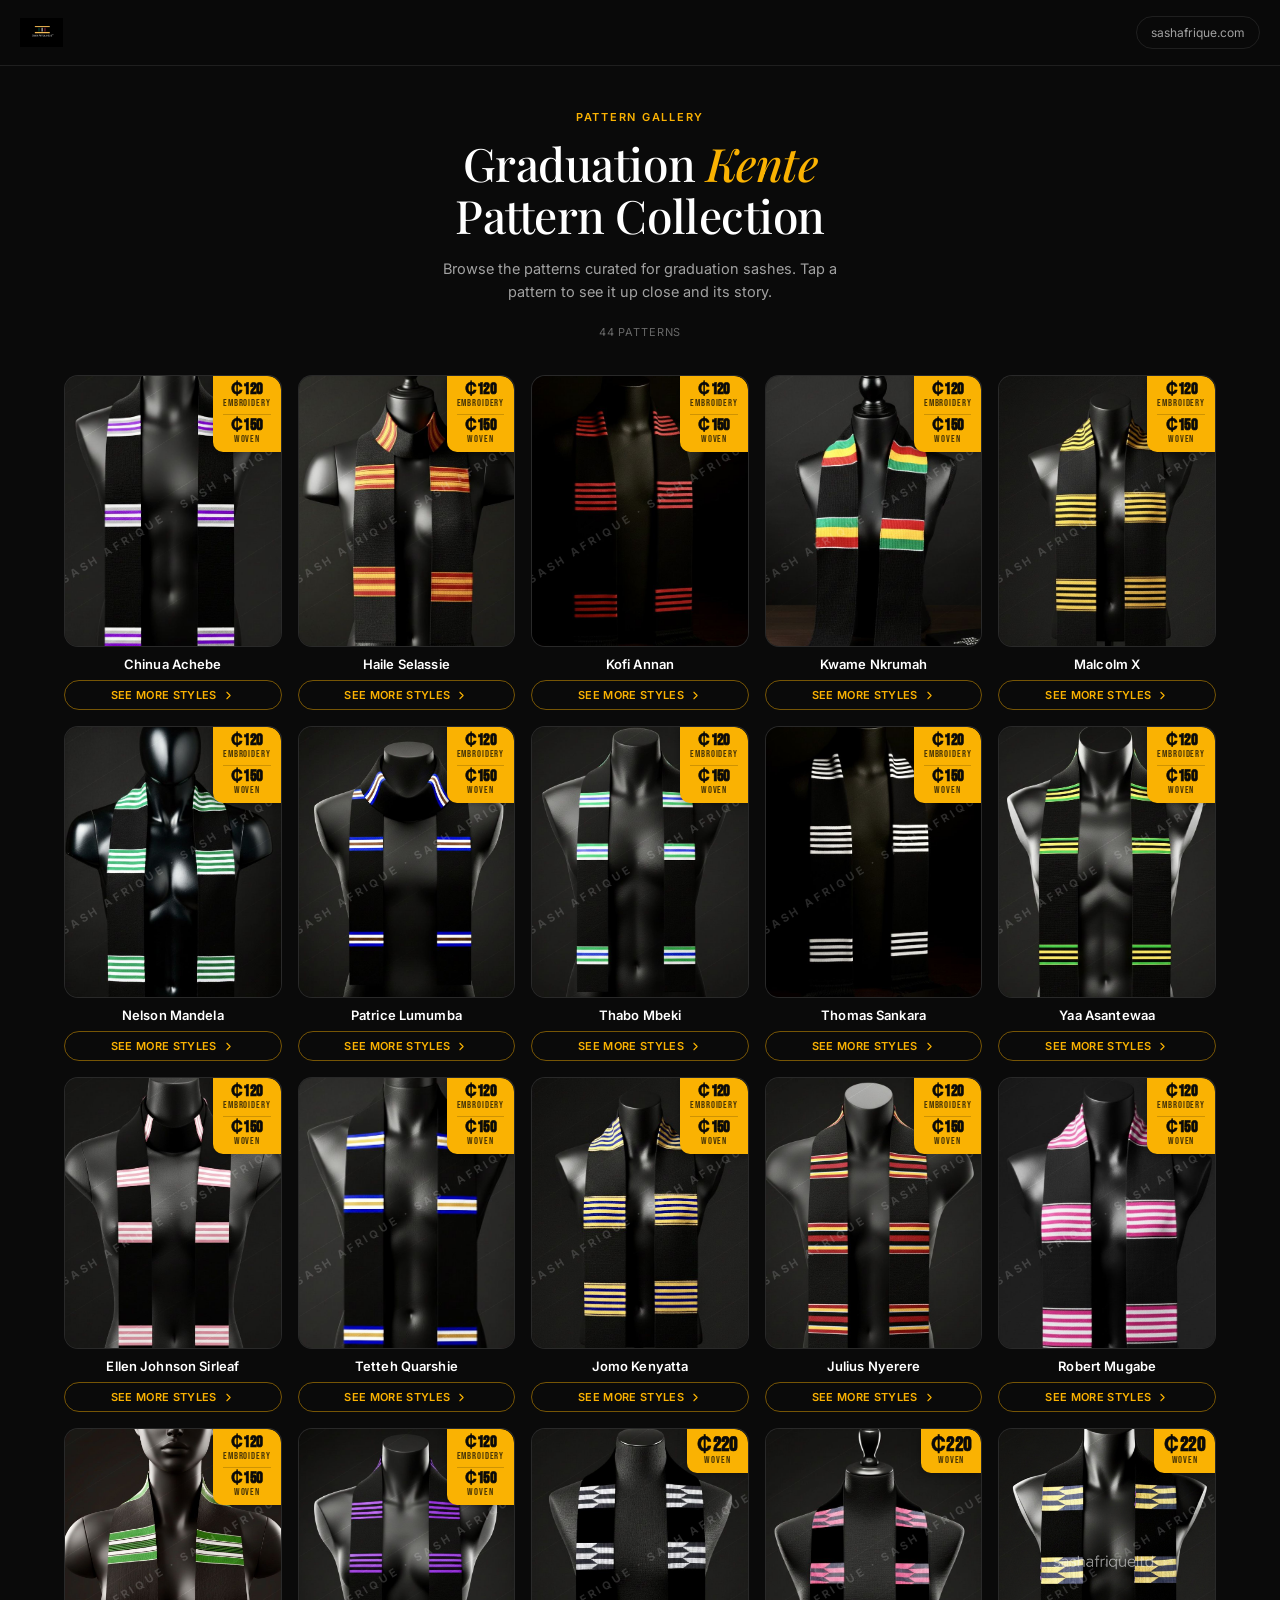
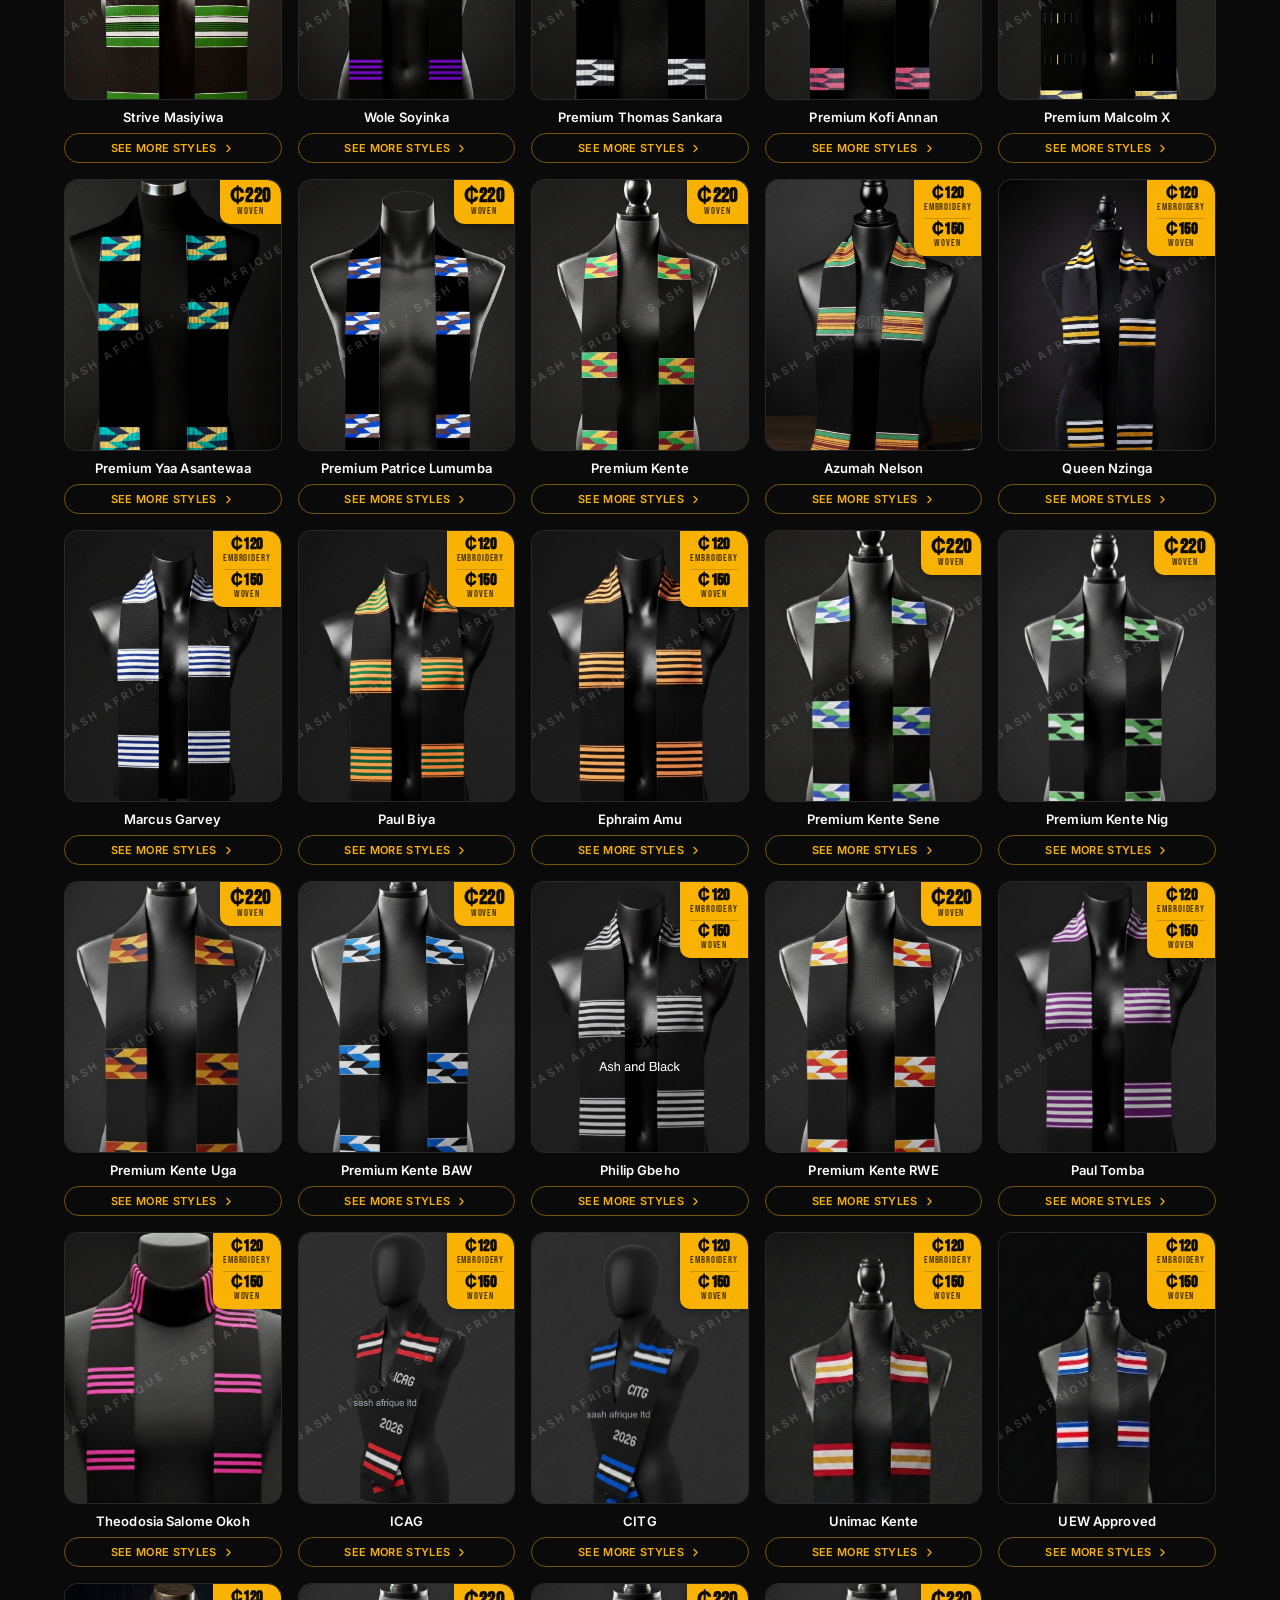
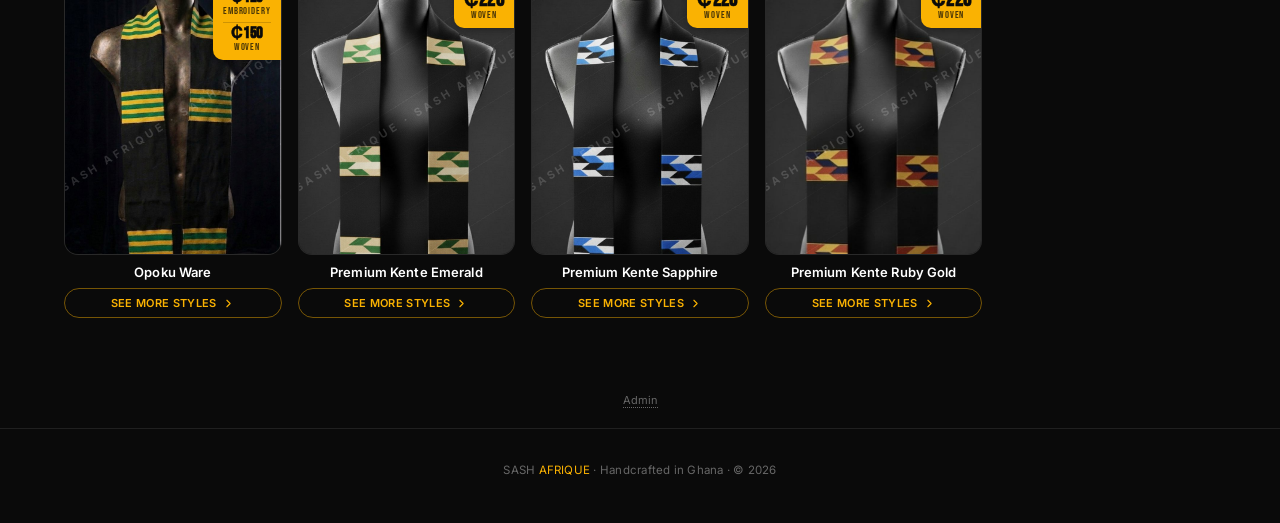
==== index.html @ cb471b88 "Add promo banner and group order functionality" ====
<!DOCTYPE html>
<html lang="en">
<head>
<meta charset="UTF-8">
<meta name="viewport" content="width=device-width, initial-scale=1.0, viewport-fit=cover">
<title>Graduation Kente Pattern Gallery — Sash Afrique</title>
<meta name="description" content="Browse the Sash Afrique graduation kente pattern collection.">
<link rel="preconnect" href="https://fonts.googleapis.com">
<link rel="preconnect" href="https://fonts.gstatic.com" crossorigin>
<link href="https://fonts.googleapis.com/css2?family=Playfair+Display:ital,wght@0,500;0,600;0,700;1,500&family=Inter:wght@400;500;600;700&family=IBM+Plex+Mono:wght@500;600;700&family=Bebas+Neue&display=swap" rel="stylesheet">
<link rel="stylesheet" href="style.css">

<style>
/* ===== Promo banner + group orders (brand: black, white, #FAB202) ===== */
.promo-banner{background:#FAB202;color:#000;font-family:'Inter',sans-serif;}
.promo-inner{max-width:1100px;margin:0 auto;padding:10px 18px;display:flex;flex-wrap:wrap;align-items:center;justify-content:center;gap:8px 14px;text-align:center;}
.promo-badge{background:#000;color:#FAB202;font-size:11px;font-weight:700;letter-spacing:.12em;text-transform:uppercase;padding:4px 10px;border-radius:999px;}
.promo-text{font-size:14px;font-weight:600;line-height:1.4;}
.promo-cta{color:#000;font-size:13px;font-weight:700;text-decoration:underline;white-space:nowrap;}
.promo-timer{background:#000;color:#FAB202;text-align:center;font-size:12px;font-weight:600;letter-spacing:.04em;padding:6px 12px;font-family:'Inter',sans-serif;}
.card-promo{margin:2px 0 0;font-size:12px;font-weight:600;color:#FAB202;font-family:'Inter',sans-serif;}

.group-section{max-width:1100px;margin:56px auto 0;padding:0 20px;font-family:'Inter',sans-serif;color:#fff;scroll-margin-top:16px;}
.group-eyebrow{color:#FAB202;font-size:12px;font-weight:700;letter-spacing:.16em;text-transform:uppercase;margin-bottom:10px;}
.group-title{font-family:'Playfair Display',serif;font-size:clamp(28px,5vw,40px);line-height:1.15;margin:0 0 14px;font-weight:600;}
.group-title em{color:#FAB202;font-style:italic;}
.group-intro{font-size:16px;line-height:1.65;color:#e8e8e8;max-width:720px;margin:0 0 28px;}
.group-grid{display:grid;grid-template-columns:1fr 1fr;gap:20px;}
.group-card{background:#111;border:1px solid #2a2a2a;border-radius:16px;padding:22px;}
.group-card h3{font-family:'Playfair Display',serif;font-size:20px;margin:0 0 14px;font-weight:600;}
.group-steps{list-style:none;margin:0;padding:0;counter-reset:gs;}
.group-steps li{counter-increment:gs;position:relative;padding:0 0 14px 40px;font-size:15px;line-height:1.55;color:#e8e8e8;}
.group-steps li:last-child{padding-bottom:0;}
.group-steps li::before{content:counter(gs);position:absolute;left:0;top:0;width:28px;height:28px;border-radius:50%;background:#FAB202;color:#000;font-weight:700;font-size:14px;display:flex;align-items:center;justify-content:center;}
.tier-row{display:flex;justify-content:space-between;align-items:center;padding:13px 0;border-bottom:1px solid #2a2a2a;font-size:15px;}
.tier-row:last-of-type{border-bottom:0;}
.tier-size{font-weight:600;}
.tier-pct{background:#FAB202;color:#000;font-weight:700;padding:4px 12px;border-radius:999px;font-size:14px;}
.group-extra{margin-top:14px;padding:14px;border:1px dashed #FAB202;border-radius:12px;font-size:14px;line-height:1.55;color:#e8e8e8;}
.group-extra strong{color:#FAB202;}
.calc{margin-top:18px;padding-top:18px;border-top:1px solid #2a2a2a;}
.calc label{display:block;font-size:13px;font-weight:600;margin-bottom:8px;color:#bbb;}
.calc input{width:100%;box-sizing:border-box;background:#000;color:#fff;border:1px solid #333;border-radius:10px;padding:12px 14px;font-size:16px;font-family:inherit;}
.calc input:focus{outline:none;border-color:#FAB202;}
.calc-result{margin-top:12px;font-size:14px;line-height:1.55;color:#e8e8e8;min-height:22px;}
.calc-result strong{color:#FAB202;}
.group-note{margin-top:14px;font-size:13px;color:#aaa;line-height:1.5;}
.group-cta-wrap{text-align:center;margin-top:26px;}
.group-cta{display:inline-block;background:#FAB202;color:#000;font-weight:700;font-size:16px;padding:14px 28px;border-radius:999px;text-decoration:none;}
@media(max-width:760px){.group-grid{grid-template-columns:1fr;}.promo-text{font-size:13px;}}
</style>
</head>
<body class="view-gallery">

<div class="topbar">
  <a class="brand" href="index.html">
    <img class="brand-mark" src="logo.png" alt="Sash Afrique Ltd">
  </a>
  <a class="topbar-link" href="https://www.sashafrique.com/" target="_blank" rel="noopener">sashafrique.com</a>
</div>

<section class="hero">
  <div class="hero-eyebrow">Pattern Gallery</div>
  <h1 class="hero-title">Graduation <em>Kente</em><br>Pattern Collection</h1>
  <p class="hero-sub">Browse the patterns curated for graduation sashes. Tap a pattern to see it up close and its story.</p>
  <div class="hero-count" id="patternCount">Loading patterns…</div>
</section>

<main class="gallery" id="gallery"></main>

<div class="admin-entry"><a href="admin.html">Admin</a></div>
<footer class="site-footer">
  <p>SASH <span class="gold">AFRIQUE</span> &middot; Handcrafted in Ghana &middot; © 2026</p>
</footer>


<script>
/* =====================================================================
   PROMO SETTINGS  —  edit this block any time. Nothing else needs touching.
   ===================================================================== */
window.PROMO = {
  enabled: true,                 // set to false to hide the banner + group section completely
  endsOn: "2026-11-30",          // last day of the offer (YYYY-MM-DD). Everything hides automatically after this day.
  orderUrl: "https://www.sashafrique.com/",   // <-- where the "Order online" / "Place a group order" buttons go
  onlineDiscountPercent: 5,      // discount for ordering online

  banner: {
    badge: "Limited offer",
    headline: "",                // leave empty to auto-write it from the numbers below, or type your own sentence
    cta: "See group discounts"
  },

  group: {
    title: "Order together, <em>save more</em>",
    intro: "A group order is when 10 or more people from the same school, class or organisation order their sashes together. The more people in your group, the bigger the discount for everyone.",
    steps: [
      "Gather your group: a class, a department or a whole school. You need at least 10 sashes in total.",
      "Everyone picks their pattern and inscription type (embroidery or woven).",
      "Each person, or one coordinator on behalf of everyone, orders online using the same school or group name.",
      "We add up the sashes in your group and apply the discount for your size.",
      "We make everything together and deliver it to your school in one go."
    ],
    tiers: [                      // min / max = number of sashes in the group. max: null means "and above"
      { min: 10, max: 24,   percent: 5  },
      { min: 25, max: 49,   percent: 10 },
      { min: 50, max: null, percent: 15 }
    ],
    deliveryTitle: "Group delivery to your school",
    deliveryNote: "Your whole group's sashes are delivered to your school together, in one trip. The delivery cost depends on your school's location and is confirmed when you order.",
    examplePrice: 120,           // price used in the "see your saving" example (embroidery price)
    cta: "Place a group order",
    footnote: "Individual orders placed online still get the online discount. Group discounts apply to groups of 10 or more."
  }
};
</script>
<script src="patterns.js"></script>
<script>
(async function(){
  const gallery = document.getElementById('gallery');
  let PATTERNS = [];
  try {
    const res = await fetch('patterns.json');
    const data = await res.json();
    PATTERNS = (data.patterns || []).filter(p => !p.hidden);
  } catch (e) {
    document.getElementById('patternCount').textContent = 'Could not load patterns.';
    return;
  }
  document.getElementById('patternCount').textContent = PATTERNS.length + ' patterns';

  /* First word of the method name — "Embroidery inscription" -> "Embroidery" */
  function shortMethod(method){ return (method || '').split(' ')[0]; }

  /* Builds the rows for the on-image price tag.
     - Distinct prices (e.g. standard: 120 embroidery / 150 woven) -> one row per price, each labelled.
     - One price shared across methods (e.g. premium: 220 either way) -> a single big row, no label split.
     - One price option only (e.g. specials: embroidery only) -> a single row, labelled. */
  function priceTagRows(p){
    const opts = p.priceOptions || [];
    if (!opts.length) return null;
    const distinct = [...new Set(opts.map(o => o.price))];
    if (distinct.length === 1){
      const label = opts.length === 1 ? shortMethod(opts[0].method) : '';
      return [{ price: distinct[0], label }];
    }
    return opts.map(o => ({ price: o.price, label: shortMethod(o.method) }));
  }

  PATTERNS.forEach((p, idx) => {
    const imgs = patternImages(p);
    const card = document.createElement('a');
    card.className = 'card';
    card.href = 'pattern.html?id=' + encodeURIComponent(p.id);
    card.style.animationDelay = (Math.min(idx,10) * 0.04) + 's';
    const rows = priceTagRows(p);
    card.innerHTML = `
      <div class="card-frame">
        <img src="${imgs[0]}" alt="${p.name} kente pattern" loading="lazy" draggable="false">
        <div class="watermark"></div>
        <div class="watermark-text">SASH AFRIQUE · SASH AFRIQUE</div>
        ${rows ? `
          <div class="price-tag">
            ${rows.map(r => `
              <div class="price-tag-row">
                <span class="amt">₵${r.price}</span>
                ${r.label ? `<span class="label">${r.label}</span>` : ''}
              </div>
            `).join('')}
          </div>` : ''}
      </div>
      <div class="card-name">${p.name}</div>
      <div class="card-cta">
        See More Styles
        <svg viewBox="0 0 24 24" fill="none" stroke="currentColor" stroke-width="2" stroke-linecap="round" stroke-linejoin="round"><path d="M9 6l6 6-6 6"></path></svg>
      </div>
    `;
    gallery.appendChild(card);
  });
})();

document.addEventListener('contextmenu', e => e.preventDefault());
document.addEventListener('dragstart', e => e.preventDefault());
document.addEventListener('selectstart', e => {
  if (e.target && e.target.closest('.gallery')) e.preventDefault();
});
</script>

<script>
/* ===== Promo rendering (reads window.PROMO above) ===== */
(function(){
  const P = window.PROMO;
  if (!P || !P.enabled) return;
  const end = new Date(P.endsOn + 'T23:59:59');
  const now = new Date();
  if (isNaN(end) || now > end) return;           // offer over -> show nothing

  const daysLeft = Math.max(1, Math.ceil((end - now) / 86400000));
  const endLabel = end.toLocaleDateString('en-GB', { day:'numeric', month:'long', year:'numeric' });
  const tiers = P.group.tiers;
  const maxPct = Math.max(...tiers.map(t => t.percent));
  const minGroup = Math.min(...tiers.map(t => t.min));
  const fmt = n => '₵' + (Math.round(n * 100) / 100).toLocaleString('en-GB');

  /* Banner */
  const headline = P.banner.headline ||
    `Order online and get ${P.onlineDiscountPercent}% off. Order as a group of ${minGroup}+ and save up to ${maxPct}%.`;
  const banner = document.createElement('div');
  banner.innerHTML = `
    <div class="promo-banner">
      <div class="promo-inner">
        <span class="promo-badge">${P.banner.badge}</span>
        <span class="promo-text">${headline}</span>
        <a class="promo-cta" href="#group-orders">${P.banner.cta} →</a>
      </div>
    </div>
    <div class="promo-timer">Offer ends ${endLabel} · ${daysLeft} ${daysLeft === 1 ? 'day' : 'days'} left</div>`;
  const topbar = document.querySelector('.topbar');
  topbar.parentNode.insertBefore(banner, topbar.nextSibling);

  /* Small tag on every pattern card (cards are built after load, so watch the gallery) */
  const gallery = document.getElementById('gallery');
  function tagCards(){
    gallery.querySelectorAll('.card-name').forEach(n => {
      if (n.nextElementSibling && n.nextElementSibling.classList.contains('card-promo')) return;
      const t = document.createElement('div');
      t.className = 'card-promo';
      t.textContent = P.onlineDiscountPercent + '% off when you order online';
      n.parentNode.insertBefore(t, n.nextSibling);
    });
  }
  new MutationObserver(tagCards).observe(gallery, { childList: true });
  tagCards();

  /* Group order section */
  const G = P.group;
  const range = t => t.max ? `${t.min} – ${t.max} sashes` : `${t.min}+ sashes`;
  const sec = document.createElement('section');
  sec.className = 'group-section';
  sec.id = 'group-orders';
  sec.innerHTML = `
    <div class="group-eyebrow">Group Orders</div>
    <h2 class="group-title">${G.title}</h2>
    <p class="group-intro">${G.intro}</p>
    <div class="group-grid">
      <div class="group-card">
        <h3>How a group order works</h3>
        <ol class="group-steps">${G.steps.map(s => `<li>${s}</li>`).join('')}</ol>
      </div>
      <div class="group-card">
        <h3>Your group discount</h3>
        ${tiers.map(t => `
          <div class="tier-row"><span class="tier-size">${range(t)}</span><span class="tier-pct">${t.percent}% off</span></div>`).join('')}
        <div class="group-extra"><strong>${G.deliveryTitle}.</strong> ${G.deliveryNote}</div>
        <div class="calc">
          <label for="groupQty">How many sashes are in your group?</label>
          <input id="groupQty" type="number" min="1" inputmode="numeric" placeholder="e.g. 30">
          <div class="calc-result" id="groupResult"></div>
        </div>
      </div>
    </div>
    <div class="group-cta-wrap">
      <a class="group-cta" href="${P.orderUrl}" target="_blank" rel="noopener">${G.cta}</a>
      <p class="group-note">${G.footnote}</p>
    </div>`;
  const anchor = document.querySelector('.admin-entry');
  anchor.parentNode.insertBefore(sec, anchor);

  const qty = document.getElementById('groupQty');
  const out = document.getElementById('groupResult');
  qty.addEventListener('input', () => {
    const n = parseInt(qty.value, 10);
    if (!n || n < 1){ out.innerHTML = ''; return; }
    const tier = tiers.filter(t => n >= t.min && (!t.max || n <= t.max))[0];
    if (!tier){
      out.innerHTML = `Add <strong>${minGroup - n} more</strong> to reach a group of ${minGroup} and unlock <strong>${tiers[0].percent}% off</strong>.`;
      return;
    }
    const each = G.examplePrice * (1 - tier.percent / 100);
    const saved = (G.examplePrice - each) * n;
    const next = tiers.filter(t => t.min > n).sort((a,b) => a.min - b.min)[0];
    out.innerHTML = `A group of <strong>${n}</strong> gets <strong>${tier.percent}% off</strong>. On a ${fmt(G.examplePrice)} sash that is ${fmt(each)} each, saving your group <strong>${fmt(saved)}</strong> in total.` +
      (next ? ` Add ${next.min - n} more to reach <strong>${next.percent}% off</strong>.` : '');
  });
})();
</script>
</body>
</html>
---- style.css ----
:root{
    --black:#0a0a0a; --panel:#141414; --panel2:#1b1b1b;
    --gold:#FAB202; --gold-deep:#c98a00; --white:#ffffff;
    --ink-muted:rgba(255,255,255,.62); --ink-faint:rgba(255,255,255,.38);
    --hairline:rgba(255,255,255,.09); --radius:14px;
    --serif:'Playfair Display', Georgia, serif; --sans:'Inter', -apple-system, BlinkMacSystemFont, sans-serif;
    --mono:'IBM Plex Mono', 'Courier New', monospace;
    --wa-green:#25D366; --danger:#e5484d;
  }
  *{box-sizing:border-box;}
  html,body{margin:0;padding:0;}
  body{
    background:var(--black); color:var(--white); font-family:var(--sans);
    -webkit-font-smoothing:antialiased;
  }
  a{ color:inherit; }
  input,textarea,button{ font-family:var(--sans); }

  /* -------- shared: public-facing views get selection/drag locked -------- */
  body.view-gallery, body.view-pattern{
    -webkit-user-select:none; user-select:none; -webkit-touch-callout:none;
  }
  img{ -webkit-user-drag:none; user-drag:none; }
  .view-gallery img, .view-pattern img{ pointer-events:none; }

  /* -------- topbar -------- */
  .topbar{
    position:sticky; top:0; z-index:40;
    display:flex; align-items:center; justify-content:space-between;
    padding:16px 20px; background:rgba(10,10,10,.86); backdrop-filter:blur(10px);
    border-bottom:1px solid var(--hairline);
  }
  .brand{ display:flex; align-items:center; gap:10px; text-decoration:none; }
  .brand-mark{
    height:30px; width:auto; flex-shrink:0; display:block; object-fit:contain;
  }
  .brand-name{ font-size:13px; font-weight:600; letter-spacing:.04em; }
  .brand-name span{ color:var(--gold); }
  .topbar-link{
    font-size:12px; color:var(--ink-muted); text-decoration:none;
    border:1px solid var(--hairline); padding:8px 14px; border-radius:999px; white-space:nowrap;
  }
  .back{ display:flex; align-items:center; gap:6px; text-decoration:none; font-size:13px; color:var(--ink-muted); }
  .back svg{ width:16px; height:16px; }

  /* ================= GALLERY VIEW ================= */
  .hero{ padding:44px 20px 28px; text-align:center; }
  .hero-eyebrow{ font-size:11px; letter-spacing:.16em; text-transform:uppercase; color:var(--gold); font-weight:600; margin-bottom:14px; }
  .hero-title{ font-family:var(--serif); font-weight:500; font-size:clamp(28px, 7vw, 46px); line-height:1.12; margin:0; letter-spacing:-.01em; }
  .hero-title em{ font-style:italic; color:var(--gold); font-weight:500; }
  .hero-sub{ max-width:420px; margin:16px auto 0; color:var(--ink-muted); font-size:14.5px; line-height:1.6; }
  .hero-count{ margin-top:22px; font-size:11px; color:var(--ink-faint); letter-spacing:.08em; text-transform:uppercase; }

  .gallery{
    padding:8px 14px 60px; display:grid; grid-template-columns:repeat(2, 1fr); gap:12px;
    max-width:1200px; margin:0 auto;
  }
  @media (min-width:640px){ .gallery{ grid-template-columns:repeat(3,1fr); gap:16px; padding:8px 24px 70px; } }
  @media (min-width:980px){ .gallery{ grid-template-columns:repeat(4,1fr); } }
  @media (min-width:1280px){ .gallery{ grid-template-columns:repeat(5,1fr); } }

  .card{ display:flex; flex-direction:column; align-items:stretch; text-decoration:none; color:inherit; cursor:pointer; opacity:0; transform:translateY(10px); animation:rise .5s ease forwards; }
  @keyframes rise{ to{ opacity:1; transform:translateY(0); } }
  .card-frame{
    position:relative; aspect-ratio:4/5; border-radius:var(--radius); overflow:hidden;
    background:var(--panel); border:1px solid var(--hairline);
    transition:transform .35s cubic-bezier(.22,.61,.36,1), border-color .35s ease;
  }
  .card:active .card-frame{ transform:scale(.97); }
  @media (hover:hover){
    .card:hover .card-frame{ transform:translateY(-4px); border-color:rgba(250,178,2,.4); }
    .card:hover .card-frame img{ transform:scale(1.05); }
  }
  .card-frame img{ width:100%; height:100%; object-fit:cover; display:block; transition:transform .6s cubic-bezier(.22,.61,.36,1); }
  .card-name{ margin-top:9px; font-size:13px; font-weight:600; letter-spacing:.01em; text-align:center; padding:0 4px; }

  .watermark{
    position:absolute; inset:0; pointer-events:none;
    background-image:repeating-linear-gradient(-32deg, rgba(255,255,255,0) 0px, rgba(255,255,255,0) 46px, rgba(255,255,255,.09) 46px, rgba(255,255,255,.09) 47px);
    mix-blend-mode:overlay;
  }
  .watermark-text{
    position:absolute; inset:0; pointer-events:none; display:flex; align-items:center; justify-content:center;
    font-weight:700; font-size:11px; letter-spacing:.3em; color:rgba(255,255,255,.16);
    transform:rotate(-32deg); text-transform:uppercase; white-space:nowrap;
  }

  .site-footer{ border-top:1px solid var(--hairline); padding:34px 20px 46px; text-align:center; }
  .site-footer p{ margin:0; font-size:11.5px; color:var(--ink-faint); letter-spacing:.02em; }
  .site-footer .gold{ color:var(--gold); }
  .admin-entry{ text-align:center; padding-bottom:20px; }
  .admin-entry a{ font-size:11px; color:var(--ink-faint); text-decoration:none; border-bottom:1px dotted var(--ink-faint); }

  /* ================= PATTERN DETAIL VIEW ================= */
  body.view-pattern{ padding-bottom:96px; }
  .hero-frame{ position:relative; width:100%; background:#0a0a0a; display:flex; align-items:center; justify-content:center; overflow:hidden; }
  .hero-frame img{ width:100%; height:auto; max-height:78vh; object-fit:contain; display:block; }
  @media (min-width:760px){ .hero-frame{ max-width:520px; margin:16px auto 0; border-radius:16px; } }
  .hero-frame .watermark-text{ font-size:15px; letter-spacing:.35em; }

  .content{ max-width:760px; margin:0 auto; padding:30px 22px 10px; }
  .eyebrow{ font-size:11px; letter-spacing:.16em; text-transform:uppercase; color:var(--gold); font-weight:600; margin-bottom:10px; }
  .pattern-name{ font-family:var(--serif); font-weight:600; font-size:clamp(28px, 6vw, 42px); line-height:1.1; margin:0 0 18px; }
  .story{ font-size:15.5px; line-height:1.75; color:var(--ink-muted); max-width:56ch; }

  .strip{ display:grid; grid-template-columns:1fr 1fr; gap:10px; margin:26px auto 6px; max-width:760px; padding:0 22px; }
  .strip-frame{ position:relative; aspect-ratio:1/1; border-radius:10px; overflow:hidden; background:var(--panel); border:1px solid var(--hairline); }
  .strip-frame img{ width:100%; height:100%; object-fit:cover; display:block; }

  .actions{
    position:fixed; left:0; right:0; bottom:0; z-index:50; display:flex; gap:10px;
    padding:14px 16px calc(14px + env(safe-area-inset-bottom));
    background:rgba(10,10,10,.92); backdrop-filter:blur(10px); border-top:1px solid var(--hairline);
  }
  .btn-cta{
    flex:1; text-align:center; padding:13px 10px; border-radius:999px; font-size:13px; font-weight:600;
    text-decoration:none; display:flex; align-items:center; justify-content:center; gap:6px;
    transition:transform .15s ease; line-height:1.25;
  }
  .btn-cta:active{ transform:scale(.97); }
  .btn-cta.gold{ background:var(--gold); color:#0a0a0a; }
  .btn-cta.whatsapp{ background:var(--wa-green); color:#04210f; }
  .btn-cta svg{ width:16px; height:16px; }
  .not-found{ padding:80px 24px; text-align:center; }
  .not-found a{ color:var(--gold); text-decoration:underline; }

  /* ================= ADMIN VIEW ================= */
  .admin-wrap{ max-width:920px; margin:0 auto; padding:24px 18px 80px; }
  .panel-title{ font-family:var(--serif); font-size:24px; margin:6px 0 4px; }
  .panel-sub{ font-size:13px; color:var(--ink-muted); margin:0 0 22px; }
  .topbar-tag{ font-size:11px; color:var(--ink-faint); border:1px solid var(--hairline); padding:6px 12px; border-radius:999px; white-space:nowrap; }

  .toolbar{ display:flex; gap:10px; flex-wrap:wrap; margin-bottom:22px; }
  .btn{ border:none; border-radius:999px; padding:11px 18px; font-size:13px; font-weight:600; cursor:pointer; display:inline-flex; align-items:center; gap:6px; transition:opacity .15s ease; }
  .btn:hover{ opacity:.88; }
  .btn-gold{ background:var(--gold); color:#0a0a0a; }
  .btn-ghost{ background:transparent; color:var(--white); border:1px solid var(--hairline); }
  input[type=file]{ display:none; }

  .list{ display:flex; flex-direction:column; gap:10px; margin-bottom:34px; }
  .row{ display:flex; align-items:center; gap:14px; background:var(--panel); border:1px solid var(--hairline); border-radius:var(--radius); padding:10px 14px; }
  .row-thumb{ width:52px; height:52px; border-radius:8px; object-fit:cover; background:#000; flex-shrink:0; }
  .row-body{ flex:1; min-width:0; }
  .row-name{ font-size:14px; font-weight:600; margin:0 0 2px; }
  .row-story{ font-size:12px; color:var(--ink-faint); margin:0; white-space:nowrap; overflow:hidden; text-overflow:ellipsis; }
  .row-actions{ display:flex; gap:8px; flex-shrink:0; }
  .icon-btn{ width:32px; height:32px; border-radius:8px; border:1px solid var(--hairline); background:transparent; color:var(--ink-muted); cursor:pointer; display:flex; align-items:center; justify-content:center; }
  .icon-btn:hover{ color:var(--gold); border-color:var(--gold); }
  .icon-btn.danger:hover{ color:var(--danger); border-color:var(--danger); }
  .icon-btn svg{ width:15px; height:15px; }
  .empty{ text-align:center; padding:40px 20px; color:var(--ink-faint); font-size:13px; border:1px dashed var(--hairline); border-radius:var(--radius); }

  .form-card{ background:var(--panel); border:1px solid var(--hairline); border-radius:var(--radius); padding:20px; display:none; }
  .form-card.open{ display:block; }
  .form-title{ font-size:15px; font-weight:600; margin:0 0 16px; }
  .field{ margin-bottom:14px; }
  .field label{ display:block; font-size:11.5px; color:var(--ink-muted); margin-bottom:6px; letter-spacing:.02em; }
  .field input[type=text], .field textarea{
    width:100%; background:var(--panel2); border:1px solid var(--hairline); border-radius:8px;
    padding:11px 12px; color:var(--white); font-size:14px; resize:vertical;
  }
  .field input:focus, .field textarea:focus{ outline:none; border-color:var(--gold); }
  .img-uploads{ display:grid; grid-template-columns:repeat(3,1fr); gap:10px; }
  .img-slot{
    aspect-ratio:1/1; border-radius:8px; border:1px dashed var(--hairline); display:flex; align-items:center; justify-content:center;
    position:relative; cursor:pointer; overflow:hidden; background:var(--panel2); font-size:11px; color:var(--ink-faint); text-align:center; padding:6px;
  }
  .img-slot img{ position:absolute; inset:0; width:100%; height:100%; object-fit:cover; }
  .img-slot .remove{ position:absolute; top:4px; right:4px; width:20px; height:20px; border-radius:50%; background:rgba(0,0,0,.7); color:#fff; border:none; font-size:12px; cursor:pointer; display:flex; align-items:center; justify-content:center; }
  .form-actions{ display:flex; gap:10px; margin-top:18px; }
  .note{ font-size:11.5px; color:var(--ink-faint); margin-top:8px; line-height:1.6; }

  .toast{
    position:fixed; bottom:20px; left:50%; transform:translateX(-50%) translateY(20px);
    background:var(--white); color:#0a0a0a; padding:11px 18px; border-radius:999px; font-size:13px; font-weight:600;
    opacity:0; pointer-events:none; transition:opacity .25s ease, transform .25s ease; z-index:100;
  }
  .toast.show{ opacity:1; transform:translateX(-50%) translateY(0); }

/* ================= ACHIEVERS GALLERY ("styled by our achievers") ================= */
.achievers-section{ max-width:760px; margin:8px auto 0; padding:20px 22px 4px; }
.achievers-title{
  font-size:12px; font-weight:600; letter-spacing:.1em; text-transform:uppercase;
  color:var(--gold); margin:0 0 14px;
}
.achievers-grid{
  display:grid; grid-template-columns:repeat(3, 1fr); gap:8px;
}
@media (min-width:640px){ .achievers-grid{ grid-template-columns:repeat(4, 1fr); gap:10px; } }
.achiever-thumb{
  position:relative; aspect-ratio:1/1; border-radius:10px; overflow:hidden;
  background:var(--panel); border:1px solid var(--hairline); padding:0; cursor:pointer;
  -webkit-tap-highlight-color:transparent;
}
.achiever-thumb img{ width:100%; height:100%; object-fit:cover; display:block; }
.achiever-thumb:active{ transform:scale(.96); }
.achievers-empty{
  border:1px dashed var(--hairline); border-radius:12px; padding:26px 18px;
  text-align:center; color:var(--ink-faint); font-size:13px; line-height:1.6;
}

/* Lightbox — full-screen tap-to-view for achiever photos, mobile-first */
.lightbox{
  position:fixed; inset:0; z-index:300; background:rgba(0,0,0,.94);
  display:none; align-items:center; justify-content:center; padding:24px;
  -webkit-user-select:none; user-select:none;
}
.lightbox.open{ display:flex; }
.lightbox img{
  max-width:100%; max-height:100%; object-fit:contain; border-radius:8px;
  -webkit-user-drag:none; pointer-events:none;
}
.lightbox-close{
  position:absolute; top:calc(16px + env(safe-area-inset-top)); right:16px;
  width:40px; height:40px; border-radius:50%; border:none;
  background:rgba(255,255,255,.12); color:#fff; display:flex; align-items:center; justify-content:center;
  cursor:pointer;
}
.lightbox-close svg{ width:18px; height:18px; }

/* ================= PRICE BADGE + MODAL ================= */
.price-badge{
  position:absolute; top:8px; right:8px; z-index:5;
  background:rgba(10,10,10,.78); backdrop-filter:blur(6px);
  border:1px solid rgba(250,178,2,.5); border-radius:999px;
  padding:5px 10px; font-family:var(--mono); font-size:12px; font-weight:700; color:var(--gold);
  -webkit-tap-highlight-color:transparent;
}
.price-badge.detail{
  position:static; display:inline-flex; margin-top:14px; padding:6px 13px; font-size:13px;
}
/* On-image yellow price tag — always visible, no click needed to see cost. */
.price-tag{
  position:absolute; top:0; right:0; z-index:5;
  background:var(--gold); color:#0a0a0a;
  border-radius:0 var(--radius) 0 10px;
  padding:6px 10px 7px; display:flex; flex-direction:column; gap:2px;
  min-width:56px; text-align:center;
  box-shadow:0 2px 8px rgba(0,0,0,.35);
}
.price-tag-row .amt{
  display:block; font-family:'Bebas Neue', var(--sans); font-size:20px; line-height:1;
  letter-spacing:.02em; font-weight:700; -webkit-text-stroke:.5px currentColor;
}
.price-tag:has(.price-tag-row + .price-tag-row) .price-tag-row .amt{ font-size:16px; }
.price-tag-row .label{
  display:block; font-family:'Bebas Neue', var(--sans); font-size:9.5px; letter-spacing:.09em;
  text-transform:uppercase; opacity:.72; margin-top:-1px;
}
.price-tag-row + .price-tag-row{ margin-top:3px; padding-top:3px; border-top:1px solid rgba(10,10,10,.18); }

/* "See More Styles" — makes the existing tap-to-open-pattern.html action visible as a button. */
.card-cta{
  display:flex; align-items:center; justify-content:center; gap:5px; margin-top:8px;
  border:1px solid rgba(250,178,2,.45); border-radius:999px; padding:7px 10px;
  font-size:11px; font-weight:600; letter-spacing:.03em; text-transform:uppercase; color:var(--gold);
  transition:background .25s ease, border-color .25s ease;
}
.card-cta svg{ width:13px; height:13px; flex-shrink:0; }
@media (hover:hover){
  .card:hover .card-cta{ background:rgba(250,178,2,.12); border-color:var(--gold); }
}

/* ================= OPTION SELECTOR (pattern detail page) ================= */
.option-section{ max-width:760px; margin:22px auto 0; padding:0 22px; }
.option-title{ font-size:12px; font-weight:600; letter-spacing:.1em; text-transform:uppercase; color:var(--gold); margin:0 0 12px; }
.option-pills{ display:flex; flex-direction:column; gap:8px; }
.option-pill{
  display:flex; align-items:center; justify-content:space-between; gap:10px; width:100%;
  background:var(--panel); border:1px solid var(--hairline); border-radius:12px; padding:13px 14px;
  cursor:pointer; text-align:left; color:var(--white); font-family:var(--sans);
  -webkit-tap-highlight-color:transparent; transition:border-color .15s ease, background .15s ease;
}
.option-pill.selected{ border-color:var(--gold); background:rgba(250,178,2,.08); }
.option-pill .method{ font-size:14px; font-weight:600; }
.option-pill .package{ font-size:11.5px; color:var(--ink-faint); margin-top:2px; }
.option-pill .amount{ font-family:var(--mono); font-size:15px; color:var(--gold); font-weight:700; white-space:nowrap; }
.option-pill .dot{
  width:16px; height:16px; border-radius:50%; border:1.5px solid var(--ink-faint); flex-shrink:0;
  display:flex; align-items:center; justify-content:center;
}
.option-pill.selected .dot{ border-color:var(--gold); }
.option-pill.selected .dot::after{ content:''; width:8px; height:8px; border-radius:50%; background:var(--gold); }

/* ================= ADMIN: tier + price option builder ================= */
.tier-select{ display:flex; gap:8px; flex-wrap:wrap; }
.tier-btn{
  flex:1; min-width:90px; padding:10px 12px; border-radius:10px; border:1px solid var(--hairline);
  background:var(--panel2); color:var(--ink-muted); font-size:12.5px; font-weight:600; cursor:pointer; text-align:center;
}
.tier-btn.active{ border-color:var(--gold); color:var(--gold); background:rgba(250,178,2,.08); }
.price-row-admin{
  display:grid; grid-template-columns:1fr 1fr 90px 32px; gap:8px; align-items:center; margin-bottom:8px;
}
.price-row-admin select, .price-row-admin input{
  background:var(--panel2); border:1px solid var(--hairline); border-radius:8px; padding:9px 10px;
  color:var(--white); font-size:12.5px; width:100%;
}
.price-row-admin .icon-btn{ width:32px; height:32px; }
.price-presets{ display:flex; gap:8px; flex-wrap:wrap; margin:10px 0 4px; }
.preset-btn{
  font-size:11.5px; padding:7px 11px; border-radius:999px; border:1px dashed var(--hairline);
  background:transparent; color:var(--ink-muted); cursor:pointer;
}
.preset-btn:hover{ border-color:var(--gold); color:var(--gold); }
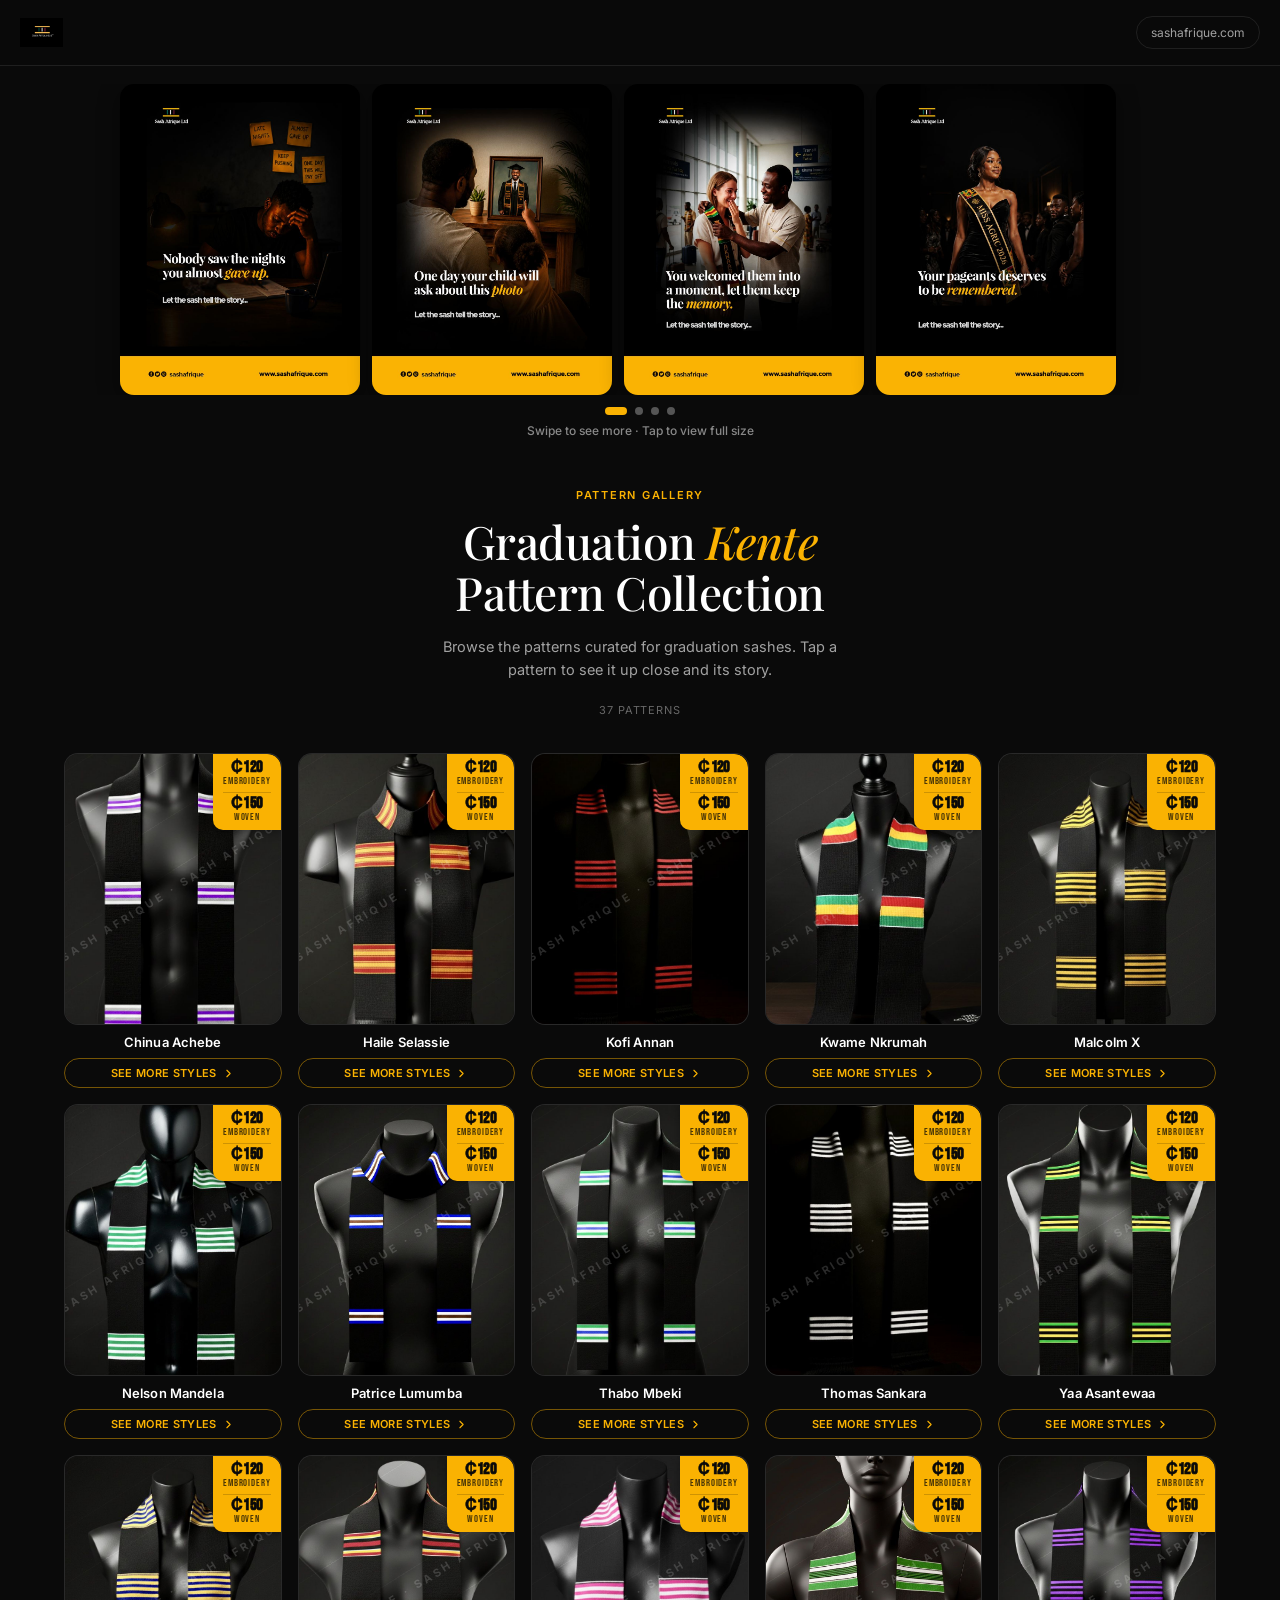
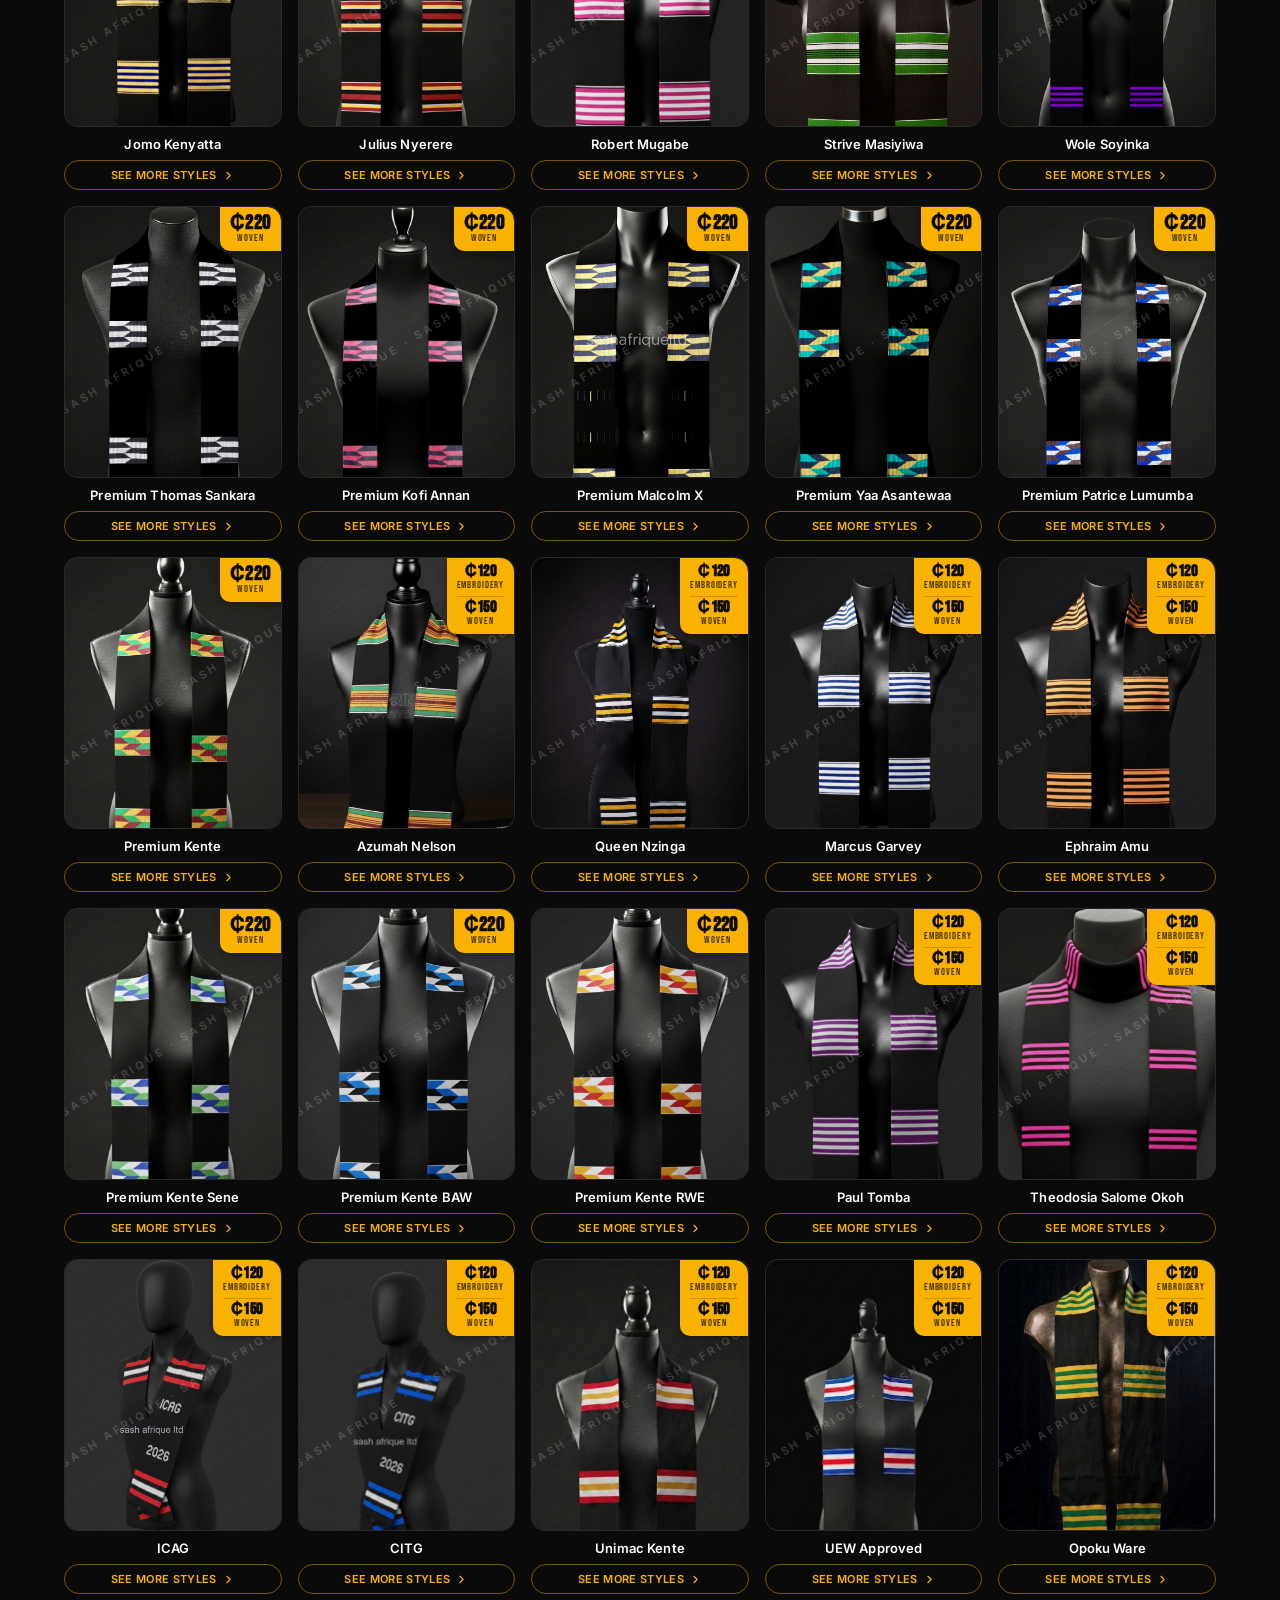
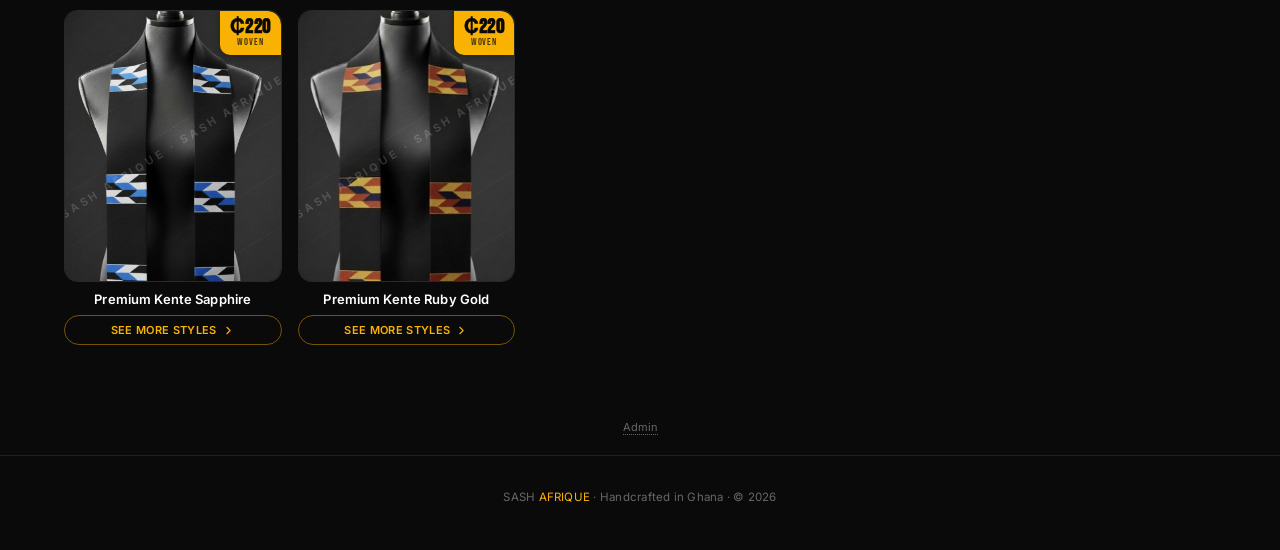
==== commit fea0eb64: "Add swipeable flyer slider to the top of the samples page Co-Authored-By: Claude Opus 5.5 <noreply@a" ====
--- a/index.html
+++ b/index.html
@@ -47,6 +47,22 @@
 .group-note{margin-top:14px;font-size:13px;color:#aaa;line-height:1.5;}
 .group-cta-wrap{text-align:center;margin-top:26px;}
 .group-cta{display:inline-block;background:#FAB202;color:#000;font-weight:700;font-size:16px;padding:14px 28px;border-radius:999px;text-decoration:none;}
+/*flyers*/
+/* ===== Flyer slider (mobile first) ===== */
+.flyers{position:relative;padding:18px 0 6px;}
+.flyer-track{display:flex;gap:12px;overflow-x:auto;scroll-snap-type:x mandatory;-webkit-overflow-scrolling:touch;padding:0 19vw;scrollbar-width:none;}
+.flyer-track::-webkit-scrollbar{display:none;}
+.flyer{flex:0 0 62vw;max-width:300px;scroll-snap-align:center;border:0;padding:0;background:none;cursor:zoom-in;border-radius:14px;overflow:hidden;box-shadow:0 6px 22px rgba(0,0,0,.45);}
+.flyer img{display:block;width:100%;height:auto;aspect-ratio:1080/1398;object-fit:cover;}
+.flyer-dots{display:flex;justify-content:center;gap:8px;margin-top:12px;}
+.flyer-dots button{width:8px;height:8px;border-radius:50%;border:0;padding:0;background:#555;cursor:pointer;transition:all .25s;}
+.flyer-dots button.on{background:#FAB202;width:22px;border-radius:4px;}
+.flyer-hint{text-align:center;color:#888;font:500 12px 'Inter',sans-serif;margin-top:8px;}
+.lightbox{position:fixed;inset:0;background:rgba(0,0,0,.94);z-index:999;display:none;align-items:center;justify-content:center;overflow:auto;touch-action:pinch-zoom pan-x pan-y;}
+.lightbox.open{display:flex;}
+.lightbox img{max-width:100%;max-height:100%;height:auto;}
+.lightbox-close{position:fixed;top:max(14px,env(safe-area-inset-top));right:14px;width:44px;height:44px;border-radius:50%;border:0;background:#FAB202;color:#000;font-size:24px;font-weight:700;cursor:pointer;z-index:1000;}
+@media(min-width:761px){.flyer-track{padding:0 max(20px,calc(50vw - 520px));}.flyer{flex-basis:240px;}}
 @media(max-width:760px){.group-grid{grid-template-columns:1fr;}.promo-text{font-size:13px;}}
 </style>
 </head>
@@ -58,6 +74,18 @@
   </a>
   <a class="topbar-link" href="https://www.sashafrique.com/" target="_blank" rel="noopener">sashafrique.com</a>
 </div>
+
+<section class="flyers" aria-label="Sash Afrique flyers">
+  <div class="flyer-track" id="flyerTrack">
+    <button class="flyer" type="button"><img src="flyer-1.jpg" alt="Nobody saw the nights you almost gave up. Let the sash tell the story." loading="eager"></button>
+    <button class="flyer" type="button"><img src="flyer-2.jpg" alt="One day your child will ask about this photo. Let the sash tell the story." loading="lazy"></button>
+    <button class="flyer" type="button"><img src="flyer-3.jpg" alt="You welcomed them into a moment, let them keep the memory. Let the sash tell the story." loading="lazy"></button>
+    <button class="flyer" type="button"><img src="flyer-4.jpg" alt="Your pageant deserves to be remembered. Let the sash tell the story." loading="lazy"></button>
+  </div>
+  <div class="flyer-dots" id="flyerDots"></div>
+  <div class="flyer-hint">Swipe to see more · Tap to view full size</div>
+</section>
+<div class="lightbox" id="lightbox" role="dialog" aria-modal="true"><button class="lightbox-close" id="lightboxClose" aria-label="Close">×</button><img id="lightboxImg" alt=""></div>
 
 <section class="hero">
   <div class="hero-eyebrow">Pattern Gallery</div>
@@ -81,8 +109,8 @@
 window.PROMO = {
   enabled: true,                 // set to false to hide the banner + group section completely
   endsOn: "2026-11-30",          // last day of the offer (YYYY-MM-DD). Everything hides automatically after this day.
-  orderUrl: "https://www.sashafrique.com/",   // <-- where the "Order online" / "Place a group order" buttons go
-  onlineDiscountPercent: 5,      // discount for ordering online
+  orderUrl: "https://www.sashafrique.com/",   // <-- where the "Place a group order" button goes
+  onlineDiscountPercent: 5,      // discount for ordering on our website
 
   banner: {
     badge: "Limited offer",
@@ -92,24 +120,23 @@
 
   group: {
     title: "Order together, <em>save more</em>",
-    intro: "A group order is when 10 or more people from the same school, class or organisation order their sashes together. The more people in your group, the bigger the discount for everyone.",
+    intro: "A group order is when 30 or more people from the same school, class or organisation order their sashes together. The more people in your group, the bigger the discount for everyone.",
     steps: [
-      "Gather your group: a class, a department or a whole school. You need at least 10 sashes in total.",
+      "Gather your group: a class, a department or a whole school. You need at least 30 sashes in total.",
       "Everyone picks their pattern and inscription type (embroidery or woven).",
-      "Each person, or one coordinator on behalf of everyone, orders online using the same school or group name.",
+      "Each person, or one coordinator on behalf of everyone, orders on our website using the same school or group name.",
       "We add up the sashes in your group and apply the discount for your size.",
       "We make everything together and deliver it to your school in one go."
     ],
     tiers: [                      // min / max = number of sashes in the group. max: null means "and above"
-      { min: 10, max: 24,   percent: 5  },
-      { min: 25, max: 49,   percent: 10 },
-      { min: 50, max: null, percent: 15 }
+      { min: 30, max: 70,   percent: 5 },
+      { min: 71, max: null, percent: 7 }
     ],
     deliveryTitle: "Group delivery to your school",
     deliveryNote: "Your whole group's sashes are delivered to your school together, in one trip. The delivery cost depends on your school's location and is confirmed when you order.",
     examplePrice: 120,           // price used in the "see your saving" example (embroidery price)
-    cta: "Place a group order",
-    footnote: "Individual orders placed online still get the online discount. Group discounts apply to groups of 10 or more."
+    cta: "Place a group order on our website",
+    footnote: "Discounts apply to orders placed on our website only. Orders made through WhatsApp, phone or in person do not qualify. Group discounts apply to groups of 30 or more."
   }
 };
 </script>
@@ -203,7 +230,7 @@
 
   /* Banner */
   const headline = P.banner.headline ||
-    `Order online and get ${P.onlineDiscountPercent}% off. Order as a group of ${minGroup}+ and save up to ${maxPct}%.`;
+    `Order on our website and get ${P.onlineDiscountPercent}% off. Order as a group of ${minGroup}+ and save up to ${maxPct}%.`;
   const banner = document.createElement('div');
   banner.innerHTML = `
     <div class="promo-banner">
@@ -224,7 +251,7 @@
       if (n.nextElementSibling && n.nextElementSibling.classList.contains('card-promo')) return;
       const t = document.createElement('div');
       t.className = 'card-promo';
-      t.textContent = P.onlineDiscountPercent + '% off when you order online';
+      t.textContent = P.onlineDiscountPercent + '% off when you order on our website';
       n.parentNode.insertBefore(t, n.nextSibling);
     });
   }
@@ -283,5 +310,29 @@
   });
 })();
 </script>
+
+<script>
+/* ===== Flyer slider ===== */
+(function(){
+  const track=document.getElementById('flyerTrack'); if(!track) return;
+  const cards=[...track.querySelectorAll('.flyer')], dotsEl=document.getElementById('flyerDots');
+  const lb=document.getElementById('lightbox'), lbImg=document.getElementById('lightboxImg');
+  let cur=0, paused=false, resume;
+  cards.forEach((c,i)=>{const b=document.createElement('button');b.type='button';b.setAttribute('aria-label','Flyer '+(i+1));b.onclick=()=>{go(i);hold();};dotsEl.appendChild(b);});
+  const dots=[...dotsEl.children];
+  function mark(i){cur=i;dots.forEach((d,k)=>d.classList.toggle('on',k===i));}
+  function go(i){const c=cards[i];track.scrollTo({left:c.offsetLeft-(track.clientWidth-c.clientWidth)/2,behavior:'smooth'});mark(i);}
+  function hold(){paused=true;clearTimeout(resume);resume=setTimeout(()=>paused=false,8000);}
+  track.addEventListener('scroll',()=>{const mid=track.scrollLeft+track.clientWidth/2;let best=0,bd=1e9;cards.forEach((c,k)=>{const d=Math.abs(c.offsetLeft+c.clientWidth/2-mid);if(d<bd){bd=d;best=k;}});mark(best);},{passive:true});
+  ['touchstart','pointerdown','wheel'].forEach(ev=>track.addEventListener(ev,hold,{passive:true}));
+  setInterval(()=>{if(!paused&&!lb.classList.contains('open')&&!document.hidden) go((cur+1)%cards.length);},5000);
+  cards.forEach(c=>c.addEventListener('click',()=>{const im=c.querySelector('img');lbImg.src=im.src;lbImg.alt=im.alt;lb.classList.add('open');document.body.style.overflow='hidden';}));
+  function close(){lb.classList.remove('open');document.body.style.overflow='';}
+  document.getElementById('lightboxClose').onclick=close;
+  lb.addEventListener('click',e=>{if(e.target===lb)close();});
+  document.addEventListener('keydown',e=>{if(e.key==='Escape')close();});
+  mark(0);
+})();
+</script>
 </body>
 </html>
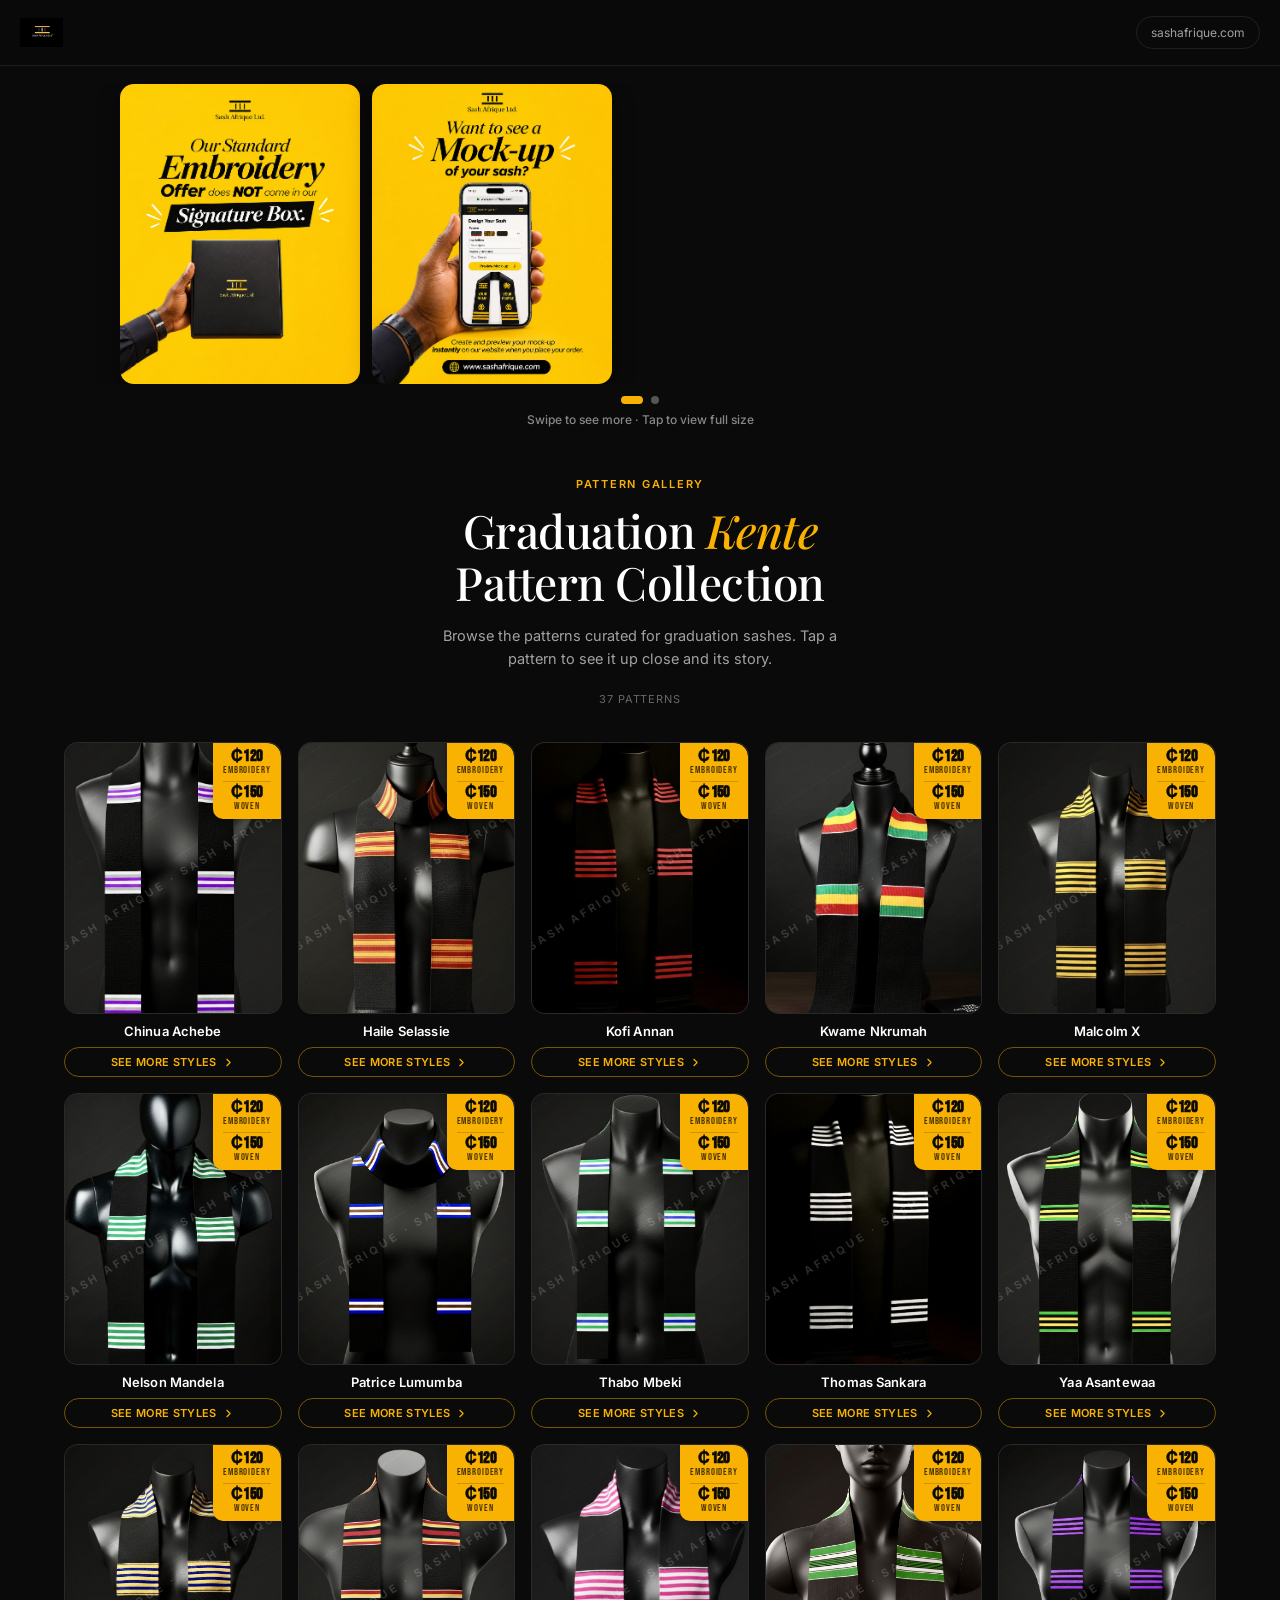
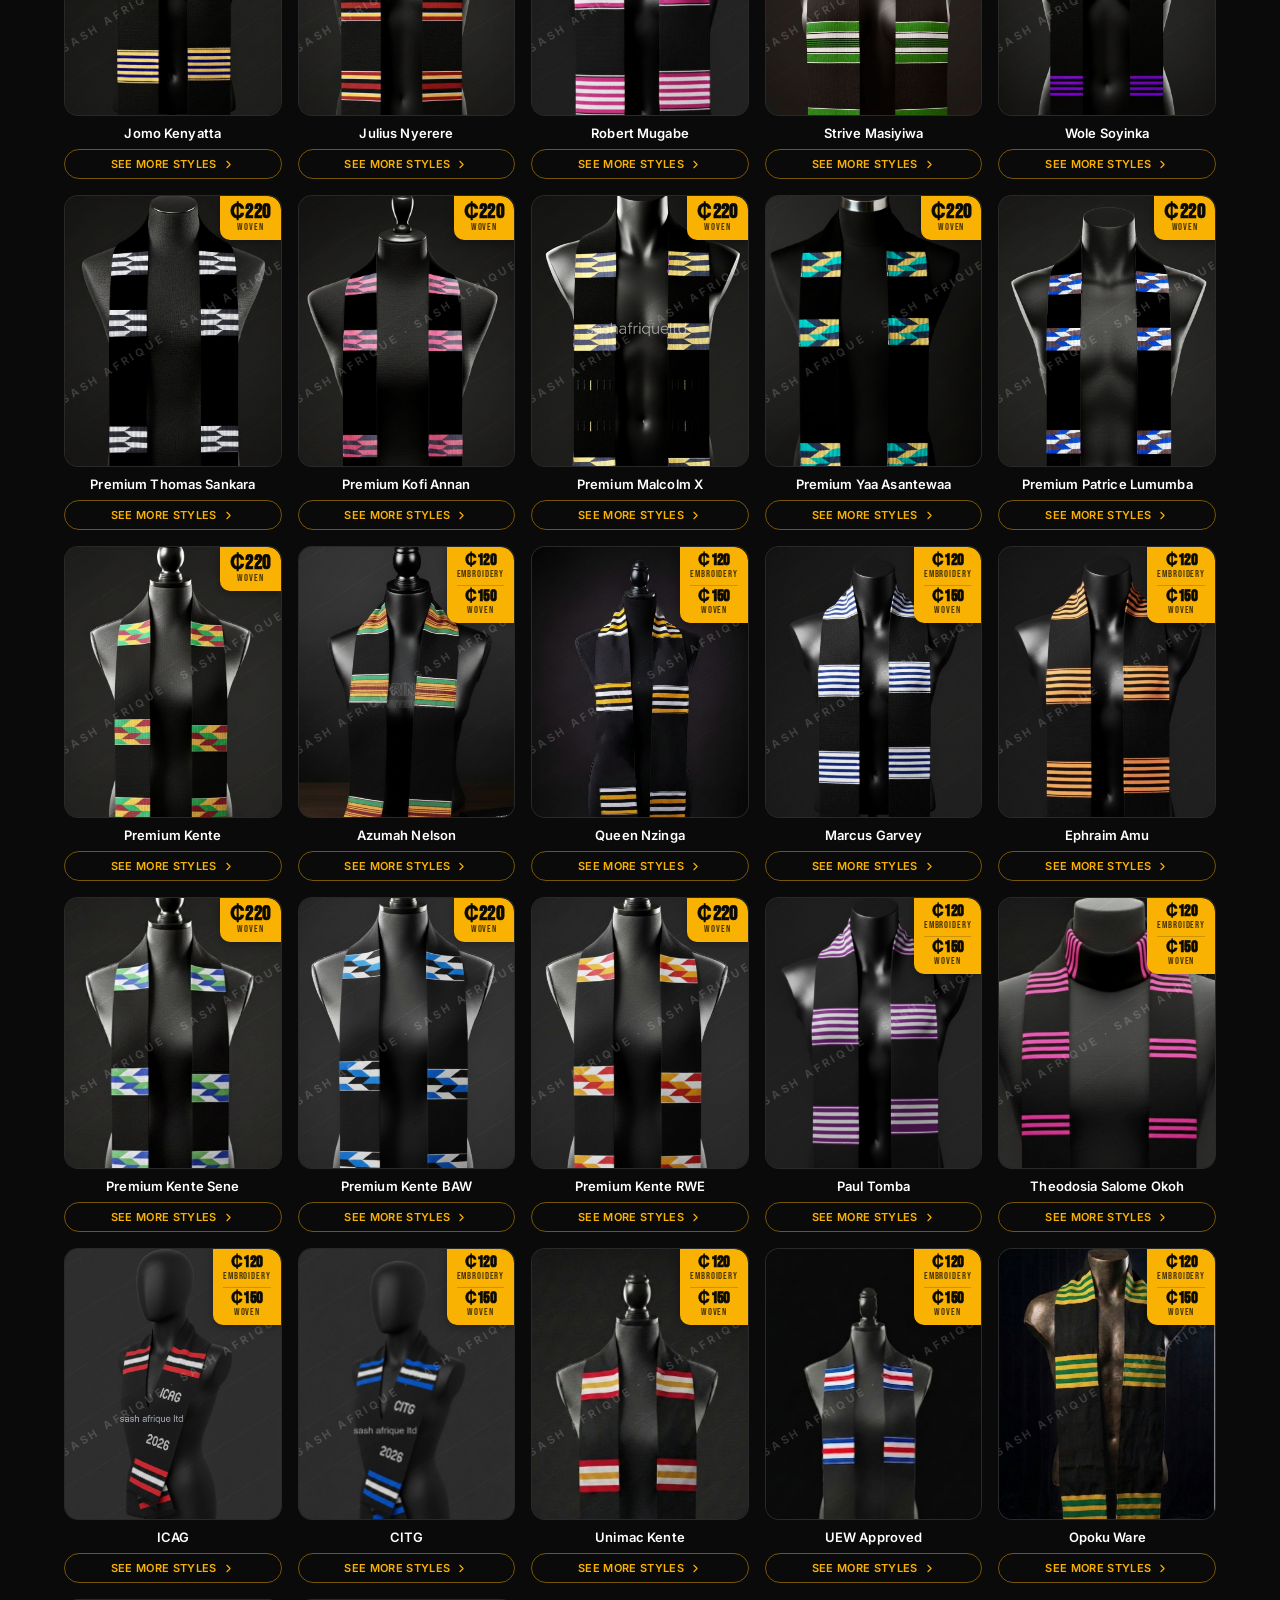
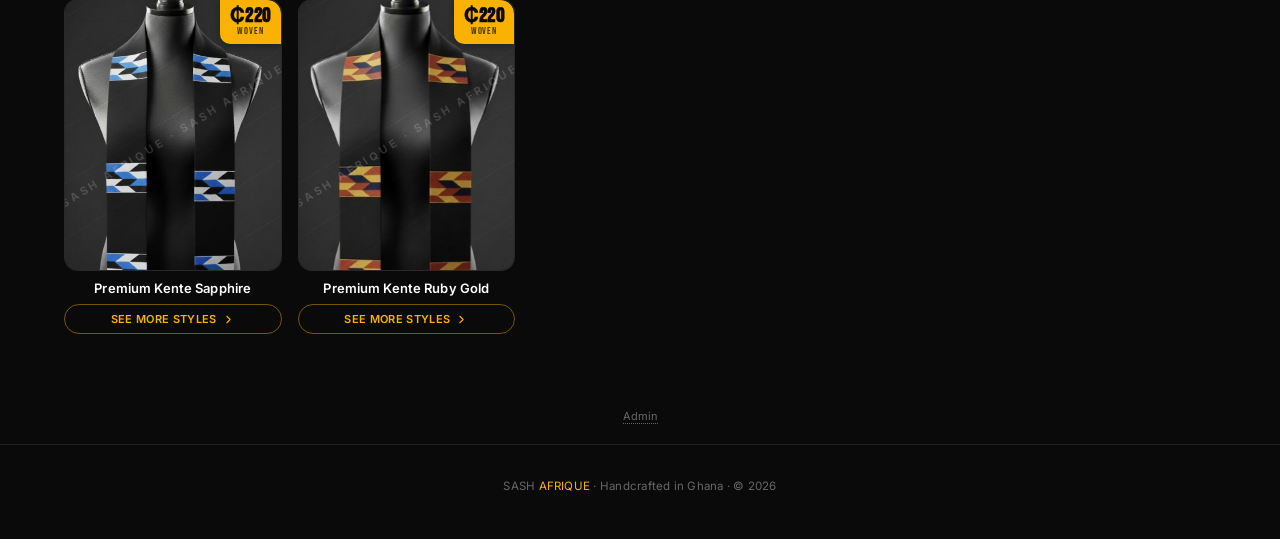
==== commit 67dce07a: "Replace flyer slider with two info flyers (no box on embroidery, mock-up preview) Co-Authored-By: Cl" ====
--- a/index.html
+++ b/index.html
@@ -47,13 +47,21 @@
 .group-note{margin-top:14px;font-size:13px;color:#aaa;line-height:1.5;}
 .group-cta-wrap{text-align:center;margin-top:26px;}
 .group-cta{display:inline-block;background:#FAB202;color:#000;font-weight:700;font-size:16px;padding:14px 28px;border-radius:999px;text-decoration:none;}
-/*flyers*/
+/*flyers*/.group-toggle{background:#111;border-bottom:1px solid #2a2a2a;font-family:'Inter',sans-serif;}
+.group-toggle summary{list-style:none;cursor:pointer;display:flex;align-items:center;justify-content:center;gap:10px;padding:11px 16px;color:#ddd;font-size:13px;font-weight:500;min-height:44px;box-sizing:border-box;}
+.group-toggle summary::-webkit-details-marker{display:none;}
+.group-toggle summary strong{color:#FAB202;font-weight:700;}
+.gt-arrow{width:8px;height:8px;border-right:2px solid #FAB202;border-bottom:2px solid #FAB202;transform:rotate(45deg);margin-top:-4px;transition:transform .2s;}
+.group-toggle[open] .gt-arrow{transform:rotate(-135deg);margin-top:4px;}
+.group-toggle .group-section{margin:8px auto 18px;}
+.gt-close{display:block;margin:0 auto 22px;background:none;border:1px solid #444;color:#ddd;border-radius:999px;padding:12px 22px;font:600 14px 'Inter',sans-serif;cursor:pointer;min-height:44px;}
+
 /* ===== Flyer slider (mobile first) ===== */
 .flyers{position:relative;padding:18px 0 6px;}
 .flyer-track{display:flex;gap:12px;overflow-x:auto;scroll-snap-type:x mandatory;-webkit-overflow-scrolling:touch;padding:0 19vw;scrollbar-width:none;}
 .flyer-track::-webkit-scrollbar{display:none;}
 .flyer{flex:0 0 62vw;max-width:300px;scroll-snap-align:center;border:0;padding:0;background:none;cursor:zoom-in;border-radius:14px;overflow:hidden;box-shadow:0 6px 22px rgba(0,0,0,.45);}
-.flyer img{display:block;width:100%;height:auto;aspect-ratio:1080/1398;object-fit:cover;}
+.flyer img{display:block;width:100%;height:auto;aspect-ratio:4/5;object-fit:cover;}
 .flyer-dots{display:flex;justify-content:center;gap:8px;margin-top:12px;}
 .flyer-dots button{width:8px;height:8px;border-radius:50%;border:0;padding:0;background:#555;cursor:pointer;transition:all .25s;}
 .flyer-dots button.on{background:#FAB202;width:22px;border-radius:4px;}
@@ -77,10 +85,8 @@
 
 <section class="flyers" aria-label="Sash Afrique flyers">
   <div class="flyer-track" id="flyerTrack">
-    <button class="flyer" type="button"><img src="flyer-1.jpg" alt="Nobody saw the nights you almost gave up. Let the sash tell the story." loading="eager"></button>
-    <button class="flyer" type="button"><img src="flyer-2.jpg" alt="One day your child will ask about this photo. Let the sash tell the story." loading="lazy"></button>
-    <button class="flyer" type="button"><img src="flyer-3.jpg" alt="You welcomed them into a moment, let them keep the memory. Let the sash tell the story." loading="lazy"></button>
-    <button class="flyer" type="button"><img src="flyer-4.jpg" alt="Your pageant deserves to be remembered. Let the sash tell the story." loading="lazy"></button>
+    <button class="flyer" type="button"><img src="flyer-no-box.jpg" alt="Our standard embroidery offer does not come in our Signature Box." loading="eager"></button>
+    <button class="flyer" type="button"><img src="flyer-mockup.jpg" alt="Want to see a mock-up of your sash? Create and preview it instantly on sashafrique.com when you place your order." loading="lazy"></button>
   </div>
   <div class="flyer-dots" id="flyerDots"></div>
   <div class="flyer-hint">Swipe to see more · Tap to view full size</div>
@@ -110,7 +116,6 @@
   enabled: true,                 // set to false to hide the banner + group section completely
   endsOn: "2026-11-30",          // last day of the offer (YYYY-MM-DD). Everything hides automatically after this day.
   orderUrl: "https://www.sashafrique.com/",   // <-- where the "Place a group order" button goes
-  onlineDiscountPercent: 5,      // discount for ordering on our website
 
   banner: {
     badge: "Limited offer",
@@ -228,44 +233,19 @@
   const minGroup = Math.min(...tiers.map(t => t.min));
   const fmt = n => '₵' + (Math.round(n * 100) / 100).toLocaleString('en-GB');
 
-  /* Banner */
-  const headline = P.banner.headline ||
-    `Order on our website and get ${P.onlineDiscountPercent}% off. Order as a group of ${minGroup}+ and save up to ${maxPct}%.`;
-  const banner = document.createElement('div');
-  banner.innerHTML = `
-    <div class="promo-banner">
-      <div class="promo-inner">
-        <span class="promo-badge">${P.banner.badge}</span>
-        <span class="promo-text">${headline}</span>
-        <a class="promo-cta" href="#group-orders">${P.banner.cta} →</a>
-      </div>
-    </div>
-    <div class="promo-timer">Offer ends ${endLabel} · ${daysLeft} ${daysLeft === 1 ? 'day' : 'days'} left</div>`;
-  const topbar = document.querySelector('.topbar');
-  topbar.parentNode.insertBefore(banner, topbar.nextSibling);
-
-  /* Small tag on every pattern card (cards are built after load, so watch the gallery) */
-  const gallery = document.getElementById('gallery');
-  function tagCards(){
-    gallery.querySelectorAll('.card-name').forEach(n => {
-      if (n.nextElementSibling && n.nextElementSibling.classList.contains('card-promo')) return;
-      const t = document.createElement('div');
-      t.className = 'card-promo';
-      t.textContent = P.onlineDiscountPercent + '% off when you order on our website';
-      n.parentNode.insertBefore(t, n.nextSibling);
-    });
-  }
-  new MutationObserver(tagCards).observe(gallery, { childList: true });
-  tagCards();
-
   /* Group order section */
   const G = P.group;
   const range = t => t.max ? `${t.min} – ${t.max} sashes` : `${t.min}+ sashes`;
+  const toggle = document.createElement('details');
+  toggle.className = 'group-toggle';
+  toggle.id = 'group-orders';
+  toggle.innerHTML = `
+    <summary><span>Ordering as a group of ${minGroup}+? <strong>Save up to ${maxPct}%</strong></span><span class="gt-arrow" aria-hidden="true"></span></summary>
+    <div class="gt-body"></div>`;
   const sec = document.createElement('section');
   sec.className = 'group-section';
-  sec.id = 'group-orders';
   sec.innerHTML = `
-    <div class="group-eyebrow">Group Orders</div>
+    <div class="group-eyebrow">Group Orders · offer ends ${endLabel}</div>
     <h2 class="group-title">${G.title}</h2>
     <p class="group-intro">${G.intro}</p>
     <div class="group-grid">
@@ -289,8 +269,13 @@
       <a class="group-cta" href="${P.orderUrl}" target="_blank" rel="noopener">${G.cta}</a>
       <p class="group-note">${G.footnote}</p>
     </div>`;
-  const anchor = document.querySelector('.admin-entry');
-  anchor.parentNode.insertBefore(sec, anchor);
+  toggle.querySelector('.gt-body').appendChild(sec);
+  const closeBtn = document.createElement('button');
+  closeBtn.type = 'button'; closeBtn.className = 'gt-close'; closeBtn.textContent = 'Close group discounts ▲';
+  closeBtn.onclick = () => { toggle.open = false; toggle.scrollIntoView({ block: 'start' }); };
+  toggle.querySelector('.gt-body').appendChild(closeBtn);
+  const topbar = document.querySelector('.topbar');
+  topbar.parentNode.insertBefore(toggle, topbar.nextSibling);
 
   const qty = document.getElementById('groupQty');
   const out = document.getElementById('groupResult');
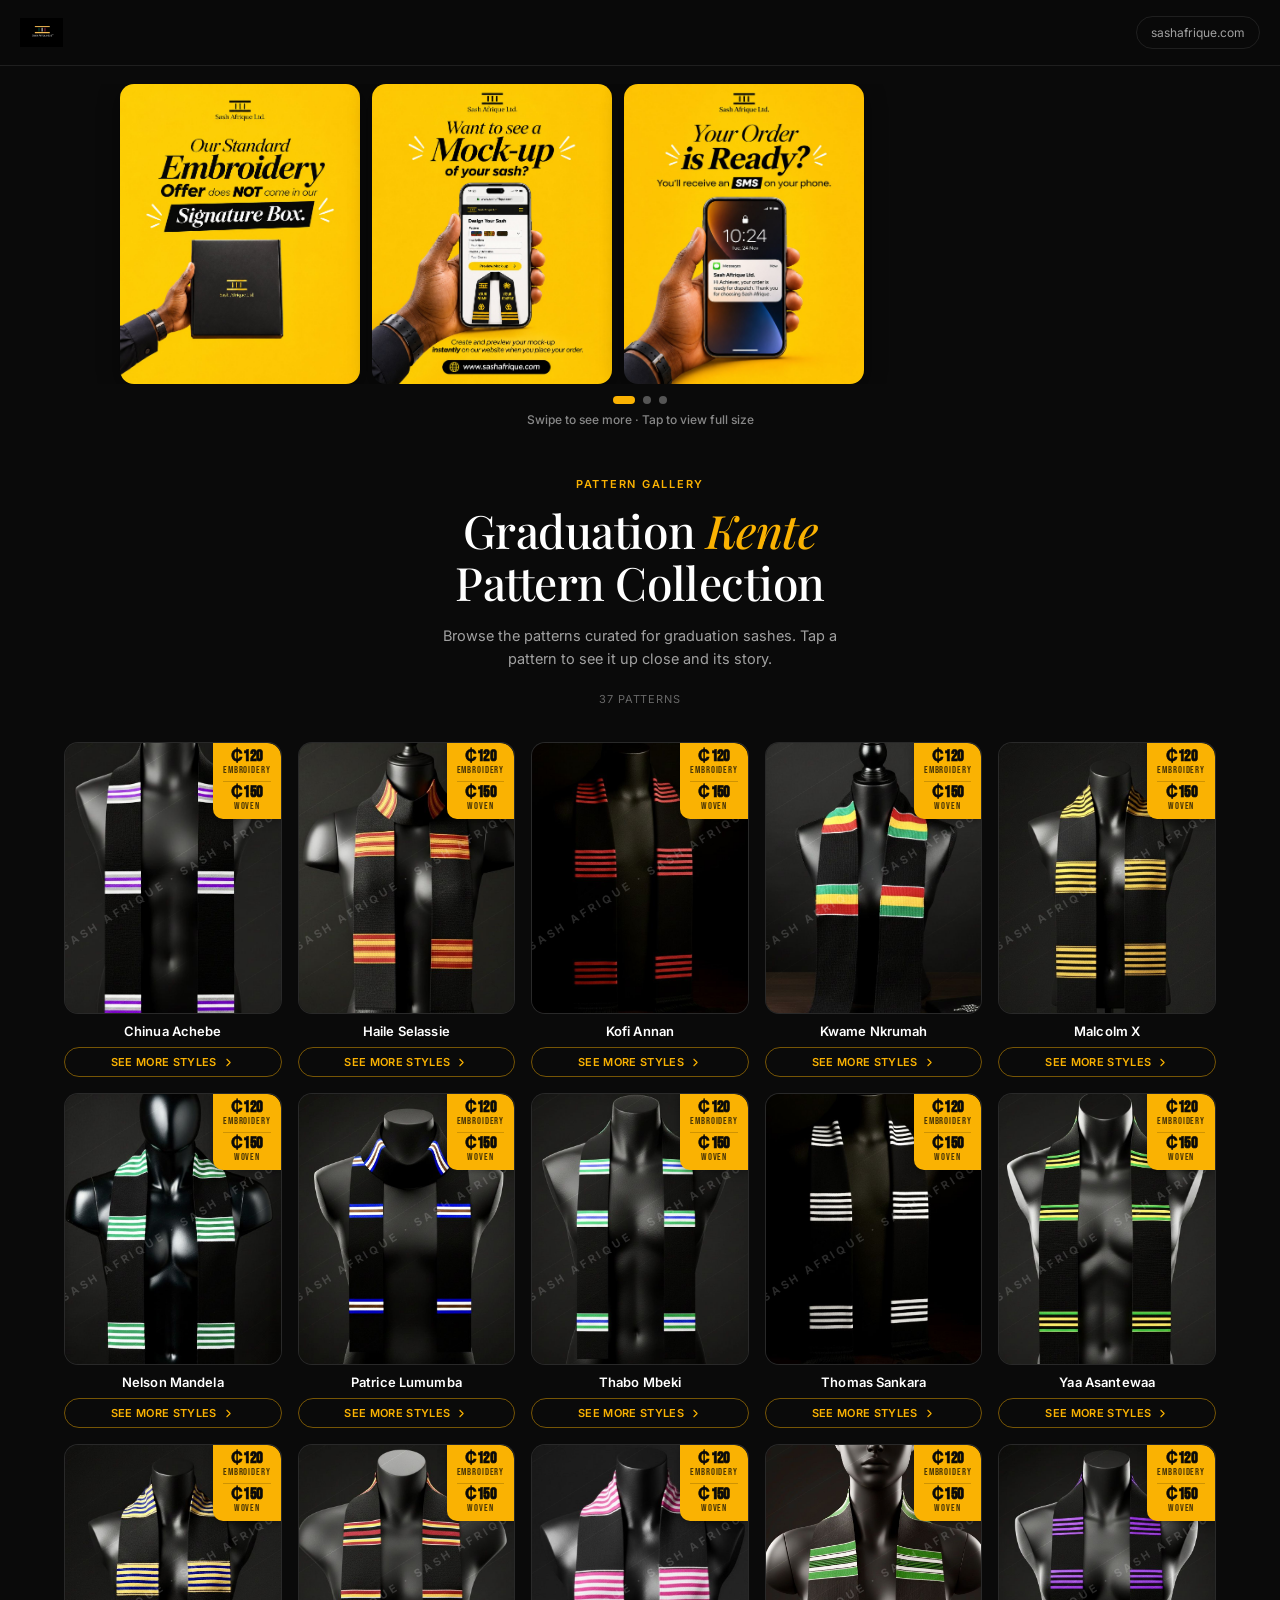
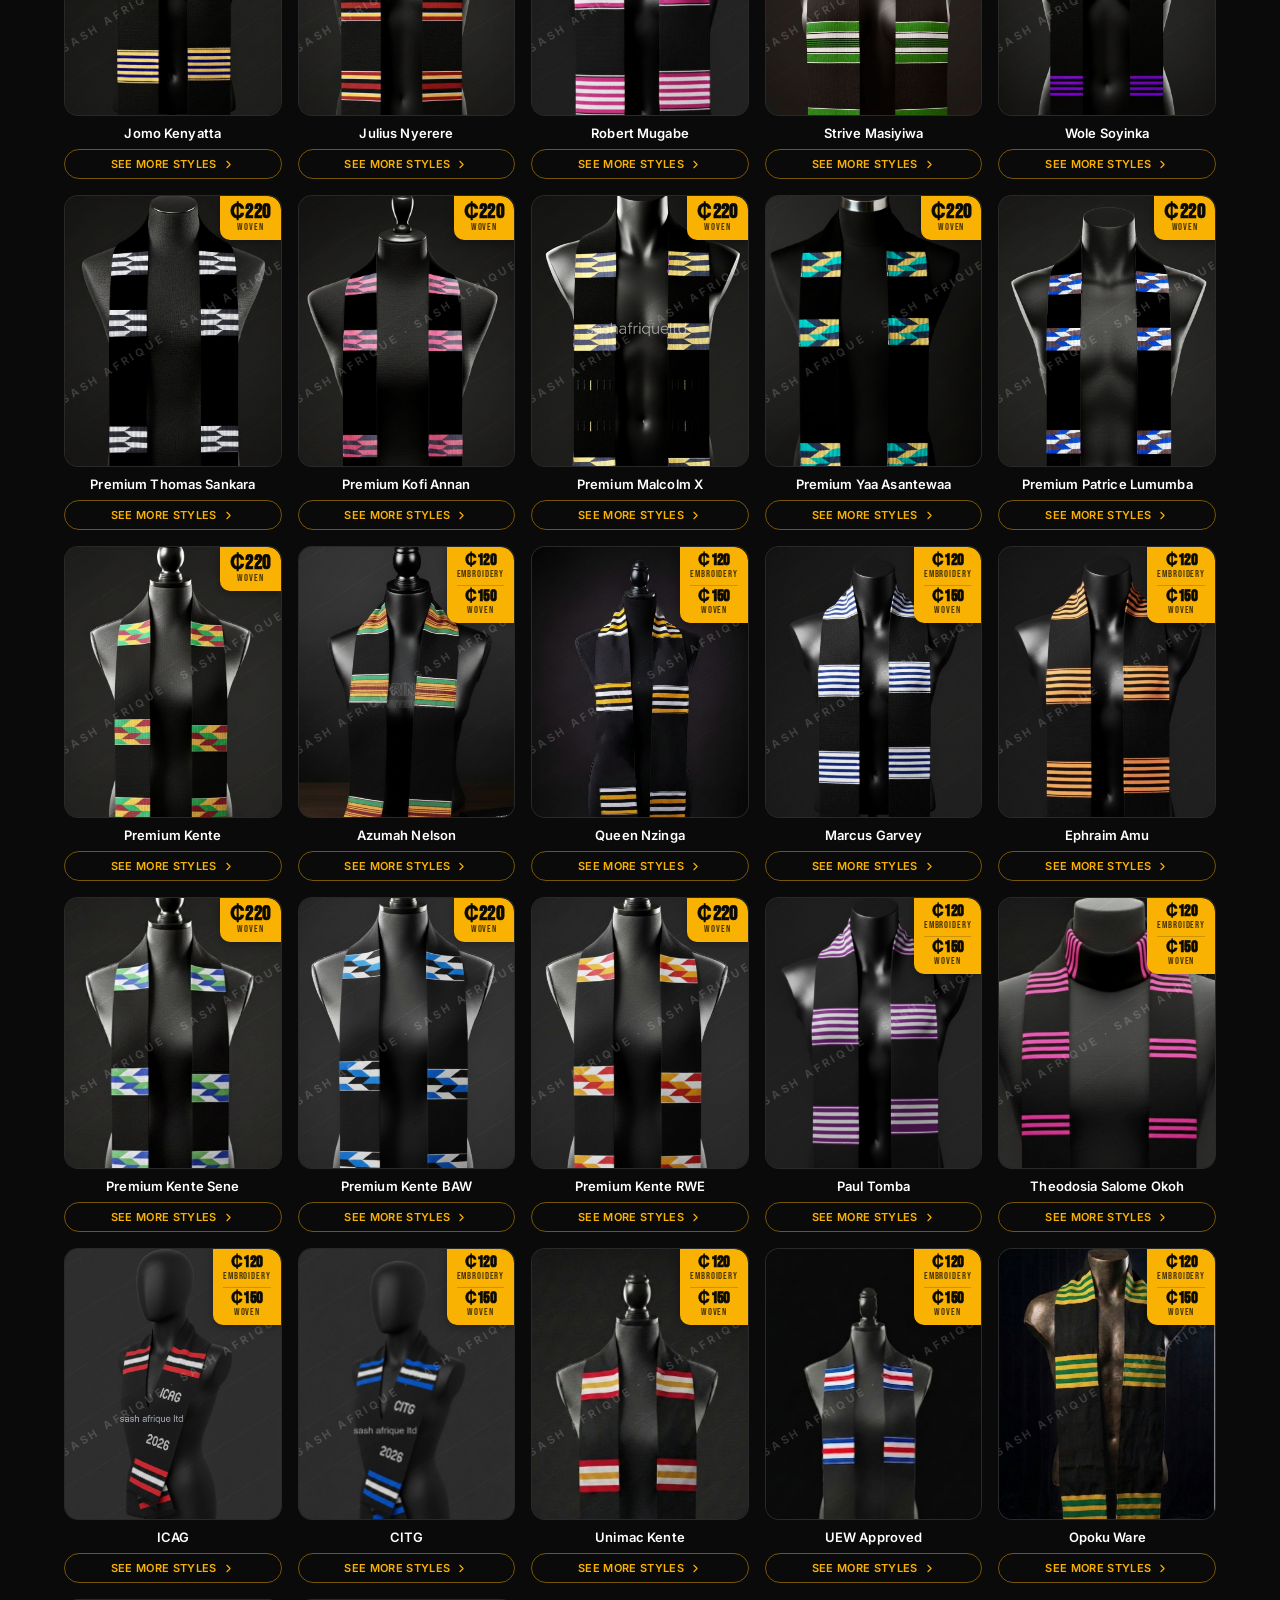
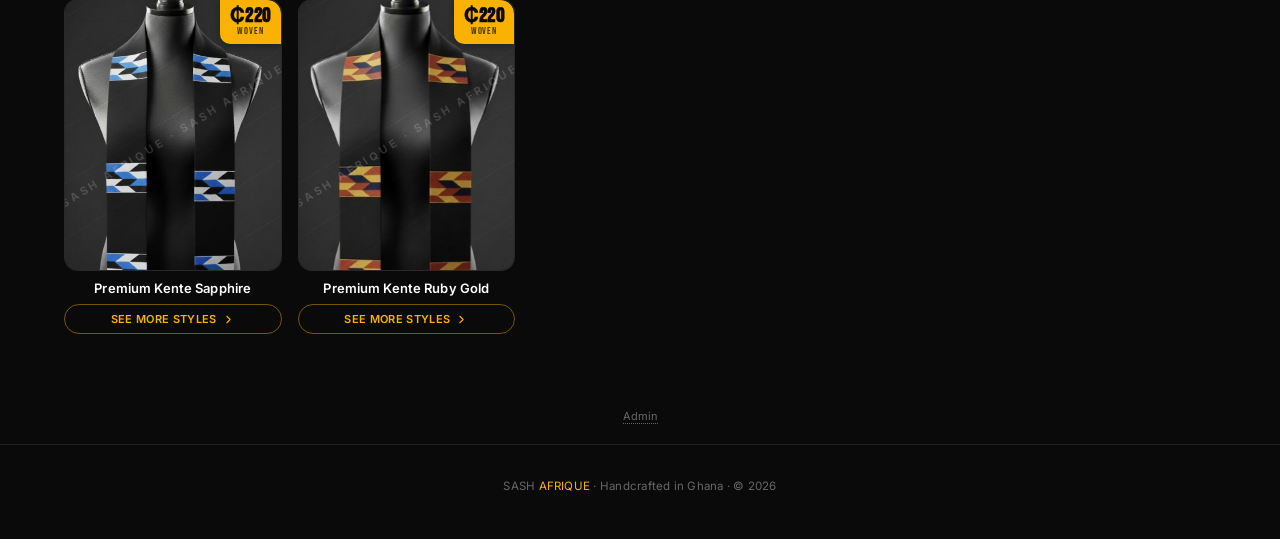
==== commit c367ece3: "Add 'Your order is ready? SMS' flyer to slider Co-Authored-By: Claude Opus 5.5 <noreply@anthropic.co" ====
--- a/index.html
+++ b/index.html
@@ -87,6 +87,7 @@
   <div class="flyer-track" id="flyerTrack">
     <button class="flyer" type="button"><img src="flyer-no-box.jpg" alt="Our standard embroidery offer does not come in our Signature Box." loading="eager"></button>
     <button class="flyer" type="button"><img src="flyer-mockup.jpg" alt="Want to see a mock-up of your sash? Create and preview it instantly on sashafrique.com when you place your order." loading="lazy"></button>
+    <button class="flyer" type="button"><img src="flyer-sms-ready.jpg" alt="Your order is ready? You'll receive an SMS on your phone." loading="lazy"></button>
   </div>
   <div class="flyer-dots" id="flyerDots"></div>
   <div class="flyer-hint">Swipe to see more · Tap to view full size</div>
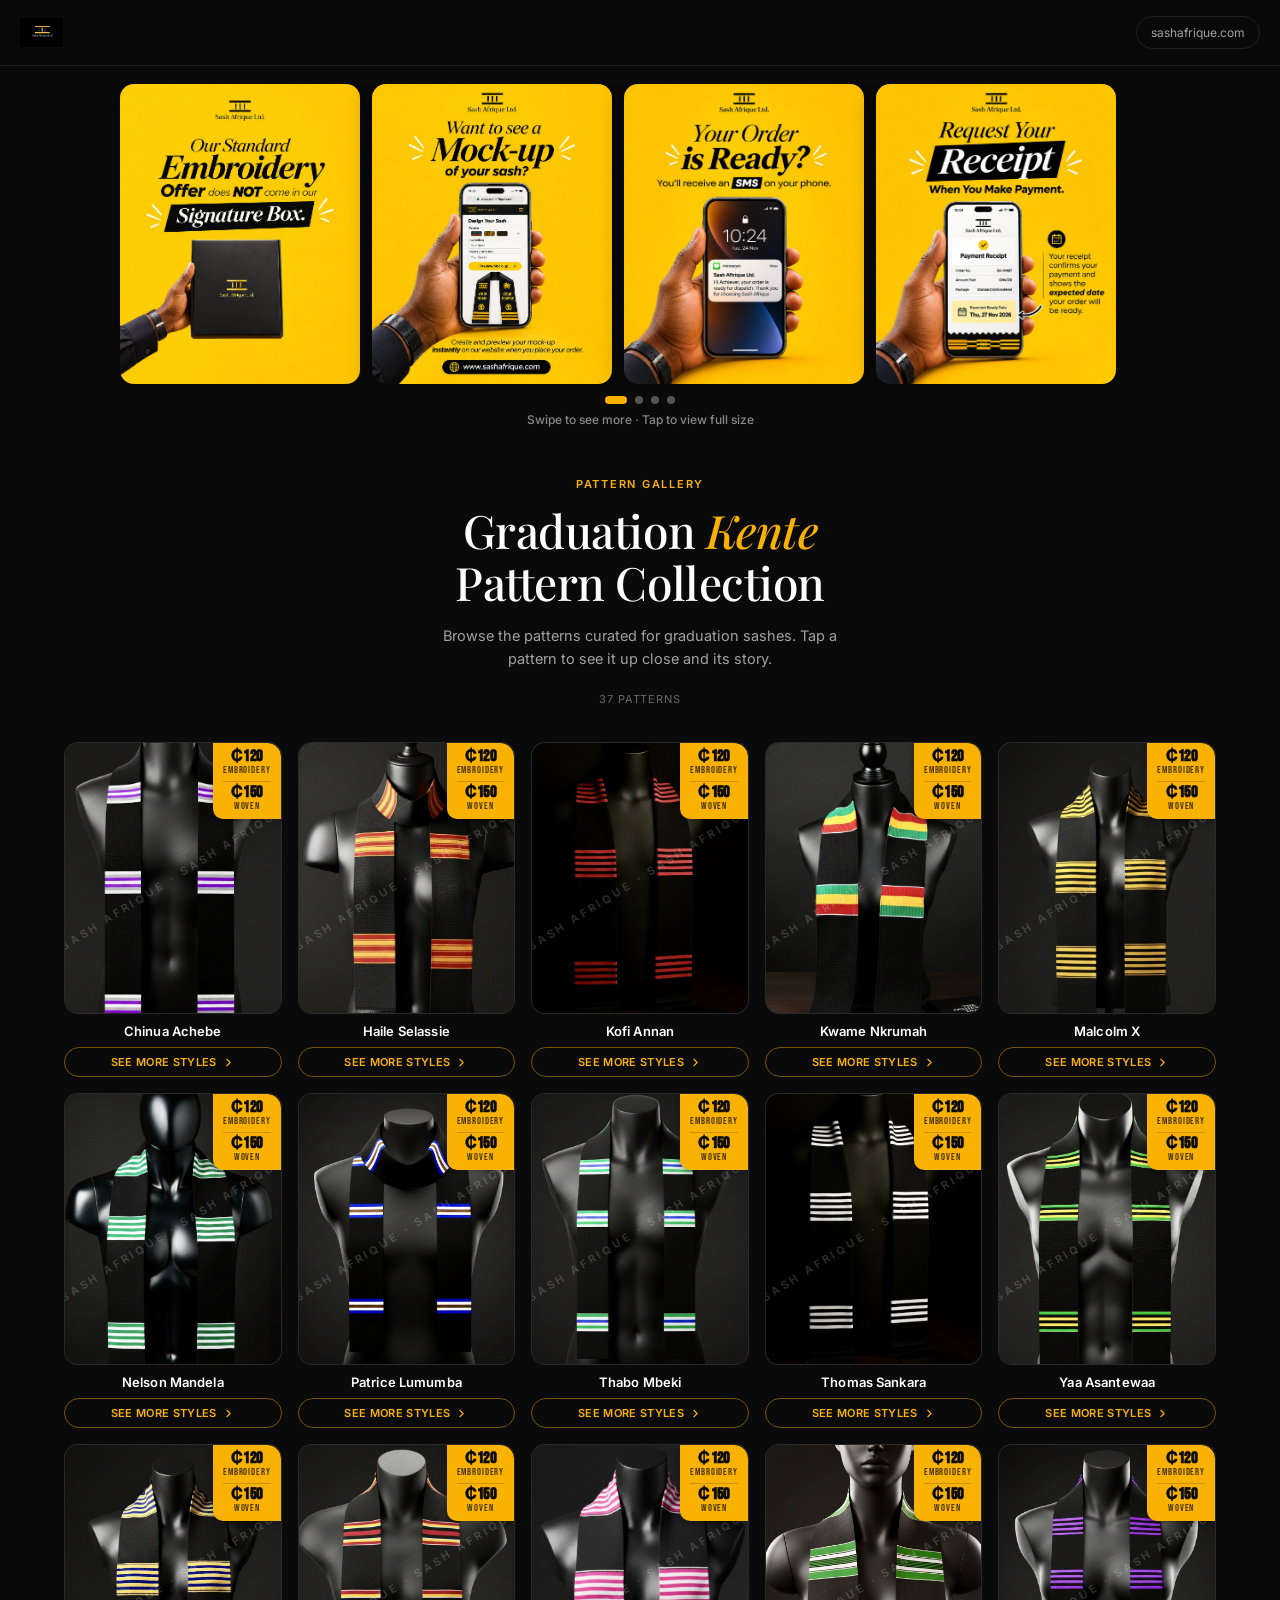
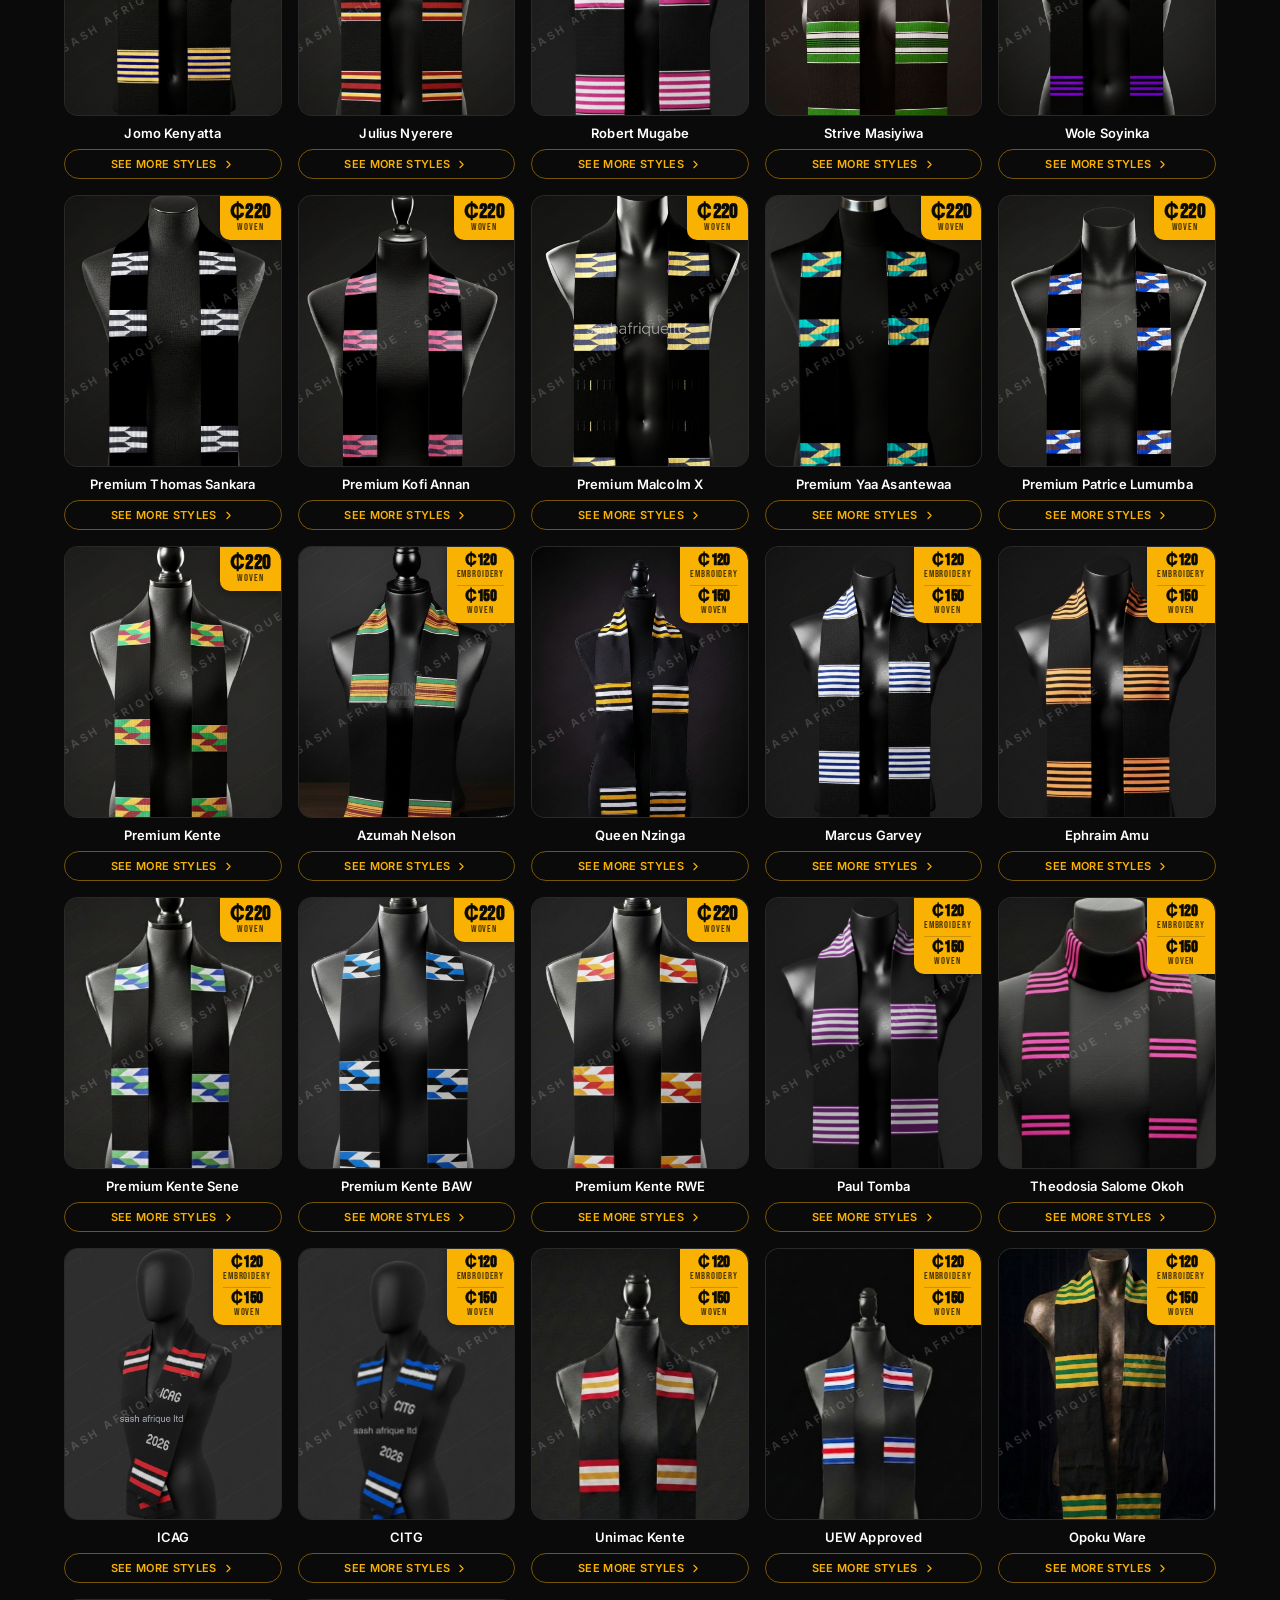
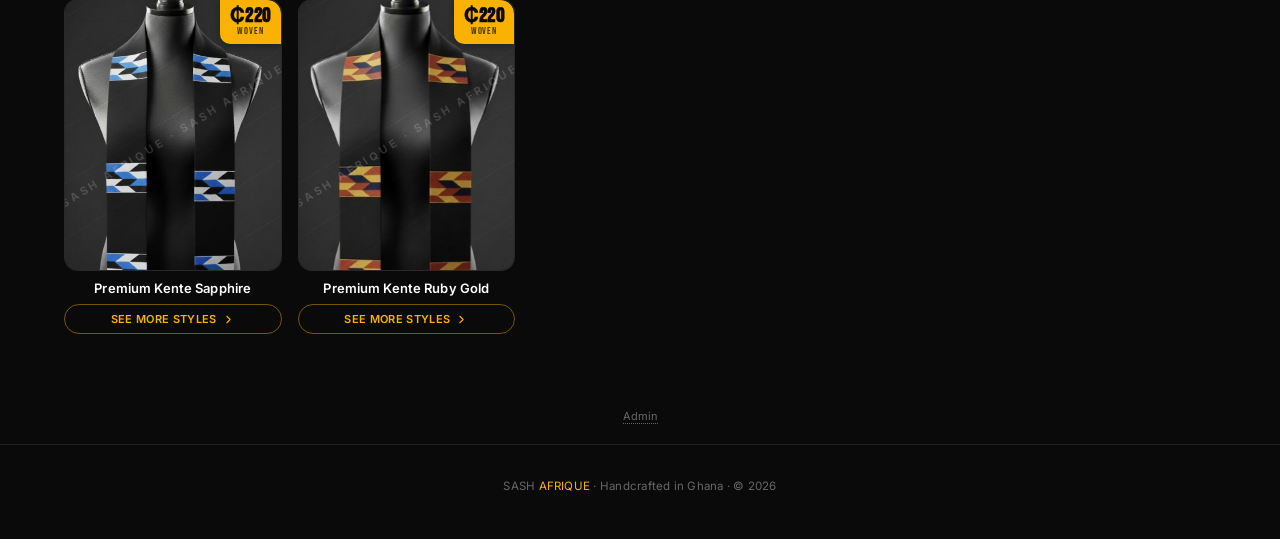
==== commit dbd28131: "Add 'Request your receipt' flyer to slider Co-Authored-By: Claude Opus 5.5 <noreply@anthropic.com> C" ====
--- a/index.html
+++ b/index.html
@@ -88,6 +88,7 @@
     <button class="flyer" type="button"><img src="flyer-no-box.jpg" alt="Our standard embroidery offer does not come in our Signature Box." loading="eager"></button>
     <button class="flyer" type="button"><img src="flyer-mockup.jpg" alt="Want to see a mock-up of your sash? Create and preview it instantly on sashafrique.com when you place your order." loading="lazy"></button>
     <button class="flyer" type="button"><img src="flyer-sms-ready.jpg" alt="Your order is ready? You'll receive an SMS on your phone." loading="lazy"></button>
+    <button class="flyer" type="button"><img src="flyer-receipt.jpg" alt="Request your receipt when you make payment. Your receipt confirms your payment and shows the expected date your order will be ready." loading="lazy"></button>
   </div>
   <div class="flyer-dots" id="flyerDots"></div>
   <div class="flyer-hint">Swipe to see more · Tap to view full size</div>
